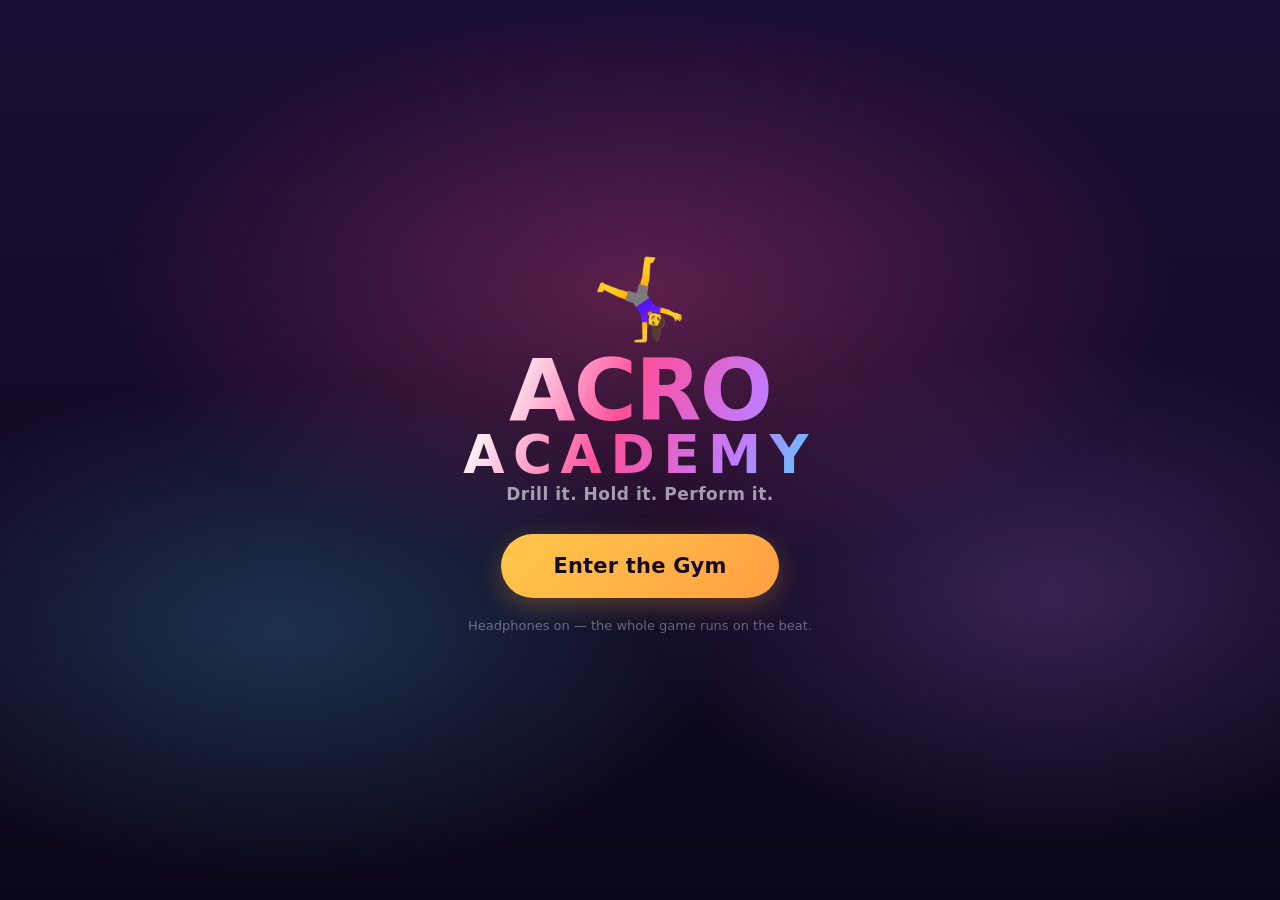
==== index.html @ 312309e2 "Add Acro Academy: a rhythm-based acrobatics training game A browser game for a young gymnast startin" ====
<!DOCTYPE html>
<html lang="en">
<head>
<meta charset="utf-8">
<meta name="viewport" content="width=device-width, initial-scale=1, viewport-fit=cover, user-scalable=no">
<meta name="theme-color" content="#0b0718">
<meta name="description" content="Acro Academy — a rhythm-based acrobatics training game with a virtual coach, real tutorial videos and an accolade system.">
<title>Acro Academy</title>
<link rel="preconnect" href="https://i.ytimg.com">
<link rel="stylesheet" href="css/style.css">
<link rel="icon" href="data:image/svg+xml,<svg xmlns='http://www.w3.org/2000/svg' viewBox='0 0 100 100'><text y='.9em' font-size='90'>🤸</text></svg>">
</head>
<body>

<!-- ===================================================== BOOT / TITLE === -->
<section class="screen active" id="scr-boot">
  <div class="boot-glow"></div>
  <div class="boot-inner">
    <div class="boot-mark">🤸‍♀️</div>
    <h1 class="title">ACRO<span>ACADEMY</span></h1>
    <p class="subtitle">Drill it. Hold it. Perform it.</p>
    <button class="btn btn-huge" id="btn-boot">Enter the Gym</button>
    <p class="boot-note">Headphones on — the whole game runs on the beat.</p>
  </div>
</section>

<!-- ================================================================ HUB === -->
<section class="screen" id="scr-hub">
  <header class="topbar">
    <div class="rank-chip">
      <span class="rank-icon" id="rank-icon">🌱</span>
      <div>
        <div class="rank-name" id="rank-name">Rookie</div>
        <div class="rank-bar"><i id="rank-fill"></i></div>
      </div>
    </div>
    <div class="topbar-stats">
      <div class="stat"><b id="hub-stars">0</b><span>★ stars</span></div>
      <div class="stat"><b id="hub-badges">0</b><span>badges</span></div>
      <div class="stat"><b id="hub-streak">0</b><span>day streak</span></div>
    </div>
    <div class="topbar-actions">
      <button class="icon-btn" id="btn-videos" title="Video library">📺</button>
      <button class="icon-btn" id="btn-badges" title="Trophy case">🏅</button>
      <button class="icon-btn" id="btn-settings" title="Settings">⚙️</button>
    </div>
  </header>

  <div class="hub-body">
    <div class="nugget" id="nugget">
      <div class="nugget-avatar">N</div>
      <div>
        <div class="nugget-label">Coach Nova&rsquo;s golden nugget</div>
        <div class="nugget-text" id="nugget-text">Point your toes. It is free, and it changes everything.</div>
      </div>
      <button class="icon-btn small" id="btn-nugget" title="Another one">🔄</button>
    </div>

    <h2 class="section-h">Training Zones</h2>
    <div class="zone-grid" id="zone-grid"></div>

    <h2 class="section-h">Skill Drills <small>practice one skill, slowly</small></h2>
    <div class="skill-strip" id="skill-strip"></div>
  </div>
</section>

<!-- ============================================================= BRIEF === -->
<section class="screen" id="scr-brief">
  <div class="brief-wrap">
    <button class="back-btn" data-back="scr-hub">← Back</button>
    <div class="brief-card">
      <div class="brief-icon" id="brief-icon">🔥</div>
      <h2 id="brief-name">Warm-Up Zone</h2>
      <p class="brief-tag" id="brief-tag"></p>
      <div class="coach-line">
        <div class="nugget-avatar">N</div>
        <p id="brief-coach"></p>
      </div>
      <h3 class="mini-h">Skills in this drill</h3>
      <div class="skill-chips" id="brief-skills"></div>
      <div class="brief-actions">
        <button class="btn btn-ghost" id="brief-watch">📺 Watch how it&rsquo;s done</button>
        <button class="btn btn-big" id="brief-start">Start Drill</button>
      </div>
      <p class="hint">Keys <b>A S D F</b> or the arrow keys — or just tap the four pads on a tablet. Hold the long notes.</p>
    </div>
  </div>
</section>

<!-- ============================================================== PLAY === -->
<section class="screen" id="scr-play">
  <canvas id="game-canvas"></canvas>
  <button class="pause-btn" id="btn-pause" title="Pause">❚❚</button>
  <div class="pads" id="pads">
    <button class="pad" data-lane="0"><b>A</b></button>
    <button class="pad" data-lane="1"><b>S</b></button>
    <button class="pad" data-lane="2"><b>D</b></button>
    <button class="pad" data-lane="3"><b>F</b></button>
  </div>
</section>

<!-- =========================================================== RESULTS === -->
<section class="screen" id="scr-results">
  <div class="results-wrap">
    <h2 id="res-title">Drill Complete</h2>
    <div class="stars" id="res-stars"><i>★</i><i>★</i><i>★</i></div>
    <div class="res-score" id="res-score">0</div>
    <div class="res-grid" id="res-grid"></div>
    <div class="res-coach">
      <div class="nugget-avatar">N</div>
      <p id="res-coach"></p>
    </div>
    <div class="new-badges" id="res-badges"></div>
    <div class="res-actions">
      <button class="btn btn-ghost" id="res-again">Try Again</button>
      <button class="btn btn-big" id="res-hub">Back to Gym</button>
    </div>
  </div>
</section>

<!-- ============================================================ BADGES === -->
<section class="screen" id="scr-badges">
  <div class="panel-wrap">
    <button class="back-btn" data-back="scr-hub">← Back</button>
    <h2 class="panel-h">Trophy Case <small id="badge-count"></small></h2>
    <div class="badge-grid" id="badge-grid"></div>
  </div>
</section>

<!-- ============================================================ VIDEOS === -->
<section class="screen" id="scr-videos">
  <div class="panel-wrap">
    <button class="back-btn" data-back="scr-hub">← Back</button>
    <h2 class="panel-h">Video Library <small>watch it, then go do it</small></h2>
    <div class="vid-nav" id="vid-nav"></div>
    <div id="vid-groups"></div>
  </div>
</section>

<!-- ============================================================= SKILL === -->
<section class="screen" id="scr-skill">
  <div class="panel-wrap">
    <button class="back-btn" data-back="scr-hub">← Back</button>
    <div class="skill-detail">
      <div class="skill-preview">
        <canvas id="preview-canvas"></canvas>
        <div class="preview-label" id="preview-label"></div>
      </div>
      <div class="skill-info">
        <h2 id="skill-name"></h2>
        <div class="skill-meta" id="skill-meta"></div>
        <p class="skill-desc" id="skill-desc"></p>
        <div class="coach-line">
          <div class="nugget-avatar">N</div>
          <p id="skill-cue"></p>
        </div>
        <p class="skill-teach" id="skill-teach"></p>
        <div class="skill-reps" id="skill-reps"></div>
        <button class="btn btn-ghost" id="skill-watch">📺 Watch the tutorials</button>
      </div>
    </div>
  </div>
</section>

<!-- ========================================================== SETTINGS === -->
<section class="screen" id="scr-settings">
  <div class="panel-wrap narrow">
    <button class="back-btn" data-back="scr-hub">← Back</button>
    <h2 class="panel-h">Settings</h2>
    <label class="row"><span>Music</span><input type="checkbox" id="set-music" checked></label>
    <label class="row"><span>Sound effects</span><input type="checkbox" id="set-sfx" checked></label>
    <label class="row"><span>Coach speaks out loud</span><input type="checkbox" id="set-voice" checked></label>
    <label class="row"><span>Reduce motion &amp; flashing</span><input type="checkbox" id="set-motion"></label>
    <label class="row"><span>Gymnast name</span><input type="text" id="set-name" maxlength="14" placeholder="Your name"></label>
    <div class="danger">
      <p>Resets stars, badges and streaks on this device.</p>
      <button class="btn btn-danger" id="set-reset">Reset all progress</button>
    </div>
    <p class="credits">
      All music in this game is generated live in your browser — original beats, no copyrighted tracks.
      Tutorial videos are hosted on YouTube by their own creators.
    </p>
  </div>
</section>

<div class="toast" id="toast"></div>

<script src="js/skills.js"></script>
<script src="js/coach.js"></script>
<script src="js/videos.js"></script>
<script src="js/accolades.js"></script>
<script src="js/audio.js"></script>
<script src="js/fx.js"></script>
<script src="js/stage.js"></script>
<script src="js/character.js"></script>
<script src="js/levels.js"></script>
<script src="js/game.js"></script>
<script src="js/ui.js"></script>
</body>
</html>
---- css/style.css ----
/* =========================================================================
   Acro Academy — styles.

   Built for a 9-year-old on a tablet first: nothing interactive is smaller
   than 44px, contrast stays high over the dark stage, and the whole thing
   works in portrait and landscape.
   ========================================================================= */

:root{
  --ink:#f4f1ff;
  --muted:rgba(244,241,255,.62);
  --dim:rgba(244,241,255,.38);
  --bg:#0b0718;
  --bg2:#150c2e;
  --card:rgba(255,255,255,.055);
  --card-hi:rgba(255,255,255,.10);
  --line:rgba(255,255,255,.13);
  --pink:#ff4f9a;
  --violet:#c17bff;
  --cyan:#4fd1ff;
  --gold:#ffc84a;
  --mint:#7dffb8;
  --radius:18px;
  --font:system-ui,-apple-system,"Segoe UI",Roboto,"Helvetica Neue",Arial,sans-serif;
}

*{box-sizing:border-box;-webkit-tap-highlight-color:transparent}
html,body{height:100%}
body{
  margin:0;background:var(--bg);color:var(--ink);font-family:var(--font);
  overflow:hidden;overscroll-behavior:none;
  -webkit-font-smoothing:antialiased;
}

/* ---- screen switching -------------------------------------------------- */
.screen{
  position:fixed;inset:0;display:none;
  overflow-y:auto;overflow-x:hidden;
  -webkit-overflow-scrolling:touch;
  padding-top:env(safe-area-inset-top);
  padding-bottom:env(safe-area-inset-bottom);
}
.screen.active{display:block}
.screen.flex.active{display:flex}

/* ---- shared bits ------------------------------------------------------- */
.btn{
  appearance:none;border:0;cursor:pointer;font-family:inherit;font-weight:800;
  color:#150a24;background:linear-gradient(135deg,var(--gold),#ff9f43);
  border-radius:999px;padding:14px 30px;font-size:16px;letter-spacing:.2px;
  min-height:48px;transition:transform .12s ease,filter .12s ease;
  box-shadow:0 8px 26px rgba(255,168,60,.28);
}
.btn:hover{filter:brightness(1.07)}
.btn:active{transform:scale(.96)}
.btn-big{font-size:18px;padding:16px 40px}
.btn-huge{font-size:21px;padding:20px 52px;border-radius:999px}
.btn-ghost{
  background:var(--card-hi);color:var(--ink);
  box-shadow:none;border:1px solid var(--line);
}
.btn-danger{background:linear-gradient(135deg,#ff5f6d,#c02b4a);color:#fff;box-shadow:none}

.icon-btn{
  appearance:none;border:1px solid var(--line);background:var(--card);
  color:var(--ink);width:46px;height:46px;border-radius:14px;font-size:20px;
  cursor:pointer;display:grid;place-items:center;transition:background .15s;
}
.icon-btn:hover{background:var(--card-hi)}
.icon-btn.small{width:38px;height:38px;font-size:16px;flex:0 0 auto}

.back-btn{
  appearance:none;background:var(--card);border:1px solid var(--line);
  color:var(--ink);border-radius:999px;padding:10px 20px;font-weight:700;
  font-family:inherit;font-size:14px;cursor:pointer;margin-bottom:18px;min-height:44px;
}
.back-btn:hover{background:var(--card-hi)}

.section-h{
  font-size:14px;letter-spacing:.16em;text-transform:uppercase;
  color:var(--dim);margin:30px 0 14px;font-weight:800;
}
.section-h small{
  text-transform:none;letter-spacing:0;font-weight:600;
  color:var(--dim);margin-left:10px;font-size:12px;
}
.mini-h{font-size:12px;letter-spacing:.14em;text-transform:uppercase;color:var(--dim);margin:20px 0 10px}

/* ---- boot -------------------------------------------------------------- */
#scr-boot{display:none;place-items:center;text-align:center}
#scr-boot.active{display:grid}
.boot-glow{
  position:absolute;inset:0;pointer-events:none;
  background:
    radial-gradient(60% 45% at 50% 32%,rgba(255,79,154,.30),transparent 70%),
    radial-gradient(50% 40% at 22% 70%,rgba(79,209,255,.20),transparent 70%),
    radial-gradient(45% 40% at 82% 66%,rgba(193,123,255,.22),transparent 70%),
    linear-gradient(180deg,#1a0d33,#0b0718);
}
.boot-inner{position:relative;padding:28px}
.boot-mark{font-size:78px;animation:float 3.4s ease-in-out infinite}
@keyframes float{0%,100%{transform:translateY(0) rotate(-4deg)}50%{transform:translateY(-16px) rotate(4deg)}}
.title{
  font-size:clamp(44px,11vw,86px);line-height:.92;margin:6px 0 4px;font-weight:900;
  letter-spacing:-.02em;
  background:linear-gradient(115deg,#fff 10%,var(--pink) 45%,var(--violet) 78%,var(--cyan));
  -webkit-background-clip:text;background-clip:text;color:transparent;
}
.title span{display:block;font-size:.62em;letter-spacing:.16em;color:transparent}
.subtitle{color:var(--muted);font-size:17px;margin:0 0 30px;font-weight:600;letter-spacing:.03em}
.boot-note{color:var(--dim);font-size:13px;margin-top:20px}

/* ---- hub --------------------------------------------------------------- */
.topbar{
  display:flex;align-items:center;gap:14px;flex-wrap:wrap;
  padding:18px clamp(16px,4vw,40px);border-bottom:1px solid var(--line);
  background:linear-gradient(180deg,rgba(21,12,46,.95),rgba(11,7,24,.6));
  position:sticky;top:0;z-index:5;backdrop-filter:blur(10px);
}
.rank-chip{display:flex;align-items:center;gap:12px;min-width:190px}
.rank-icon{font-size:30px}
.rank-name{font-weight:900;font-size:16px}
.rank-bar{height:6px;width:150px;background:rgba(255,255,255,.12);border-radius:99px;margin-top:5px;overflow:hidden}
.rank-bar i{display:block;height:100%;width:0;background:linear-gradient(90deg,var(--pink),var(--gold));border-radius:99px;transition:width .5s ease}
.topbar-stats{display:flex;gap:22px;margin-left:auto}
.stat{text-align:center;line-height:1.15}
.stat b{display:block;font-size:22px;font-weight:900}
.stat span{font-size:10px;letter-spacing:.1em;text-transform:uppercase;color:var(--dim)}
.topbar-actions{display:flex;gap:8px}

.hub-body{padding:8px clamp(16px,4vw,40px) 60px;max-width:1180px;margin:0 auto}

.nugget{
  display:flex;align-items:center;gap:14px;margin-top:22px;
  background:linear-gradient(120deg,rgba(255,79,154,.16),rgba(193,123,255,.10));
  border:1px solid rgba(255,79,154,.28);border-radius:var(--radius);padding:16px 18px;
}
.nugget-avatar{
  flex:0 0 auto;width:42px;height:42px;border-radius:50%;
  background:linear-gradient(135deg,var(--pink),#ff8b3d);
  display:grid;place-items:center;font-weight:900;font-size:19px;color:#fff;
}
.nugget-label{font-size:10px;letter-spacing:.14em;text-transform:uppercase;color:var(--dim);font-weight:800}
.nugget-text{font-size:15px;font-weight:600;margin-top:3px;line-height:1.4}

.zone-grid{display:grid;grid-template-columns:repeat(auto-fill,minmax(250px,1fr));gap:14px}
.zone{
  position:relative;text-align:left;cursor:pointer;font-family:inherit;color:var(--ink);
  background:var(--card);border:1px solid var(--line);border-radius:var(--radius);
  padding:18px;transition:transform .14s ease,background .14s ease,border-color .14s;
  overflow:hidden;min-height:132px;
}
.zone:hover{transform:translateY(-3px);background:var(--card-hi);border-color:rgba(255,255,255,.24)}
.zone:disabled{cursor:not-allowed;opacity:.5;transform:none}
.zone-glow{position:absolute;inset:auto -30% -60% auto;width:180px;height:180px;border-radius:50%;filter:blur(38px);opacity:.5}
.zone-icon{font-size:30px}
.zone-name{font-weight:900;font-size:18px;margin-top:6px}
.zone-tag{font-size:12.5px;color:var(--muted);margin-top:4px;line-height:1.4;position:relative}
.zone-foot{display:flex;align-items:center;justify-content:space-between;margin-top:12px;position:relative}
.zone-stars{letter-spacing:2px;font-size:15px;color:var(--gold)}
.zone-stars i{opacity:.22;font-style:normal}
.zone-stars i.on{opacity:1}
.zone-lock{font-size:11px;color:var(--dim);font-weight:700}

.skill-strip{display:grid;grid-template-columns:repeat(auto-fill,minmax(126px,1fr));gap:10px}
.skill-card{
  cursor:pointer;font-family:inherit;color:var(--ink);text-align:left;
  background:var(--card);border:1px solid var(--line);border-radius:14px;padding:12px;
  transition:transform .12s,background .12s;
}
.skill-card:hover{transform:translateY(-2px);background:var(--card-hi)}
.skill-card b{display:block;font-size:13.5px;font-weight:800;margin-top:6px}
.skill-card span{font-size:10.5px;color:var(--dim);letter-spacing:.06em;text-transform:uppercase;font-weight:700}
.skill-dot{width:11px;height:11px;border-radius:50%;display:inline-block}

/* ---- brief ------------------------------------------------------------- */
.brief-wrap,.panel-wrap,.results-wrap{
  max-width:820px;margin:0 auto;padding:24px clamp(16px,4vw,32px) 60px;
}
.panel-wrap{max-width:1060px}
.panel-wrap.narrow{max-width:560px}
.brief-card{
  background:var(--card);border:1px solid var(--line);border-radius:26px;
  padding:clamp(22px,4vw,38px);text-align:center;
}
.brief-icon{font-size:52px}
.brief-card h2{font-size:clamp(26px,5vw,36px);margin:8px 0 6px;font-weight:900}
.brief-tag{color:var(--violet);font-weight:700;margin:0 0 20px;font-size:15px}
.coach-line{
  display:flex;gap:13px;align-items:flex-start;text-align:left;
  background:rgba(255,79,154,.10);border:1px solid rgba(255,79,154,.24);
  border-radius:16px;padding:14px 16px;margin:0 0 6px;
}
.coach-line p{margin:0;font-size:14.5px;line-height:1.55;font-weight:600;padding-top:8px}
.skill-chips{display:flex;flex-wrap:wrap;gap:8px;justify-content:center}
.chip{
  display:inline-flex;align-items:center;gap:7px;padding:9px 15px;border-radius:999px;
  background:var(--card-hi);border:1px solid var(--line);font-size:13px;font-weight:700;
  cursor:pointer;font-family:inherit;color:var(--ink);min-height:40px;
}
.chip:hover{background:rgba(255,255,255,.16)}
.brief-actions{display:flex;gap:12px;justify-content:center;flex-wrap:wrap;margin-top:26px}
.hint{color:var(--dim);font-size:12.5px;margin-top:18px;line-height:1.6}
.hint b{color:var(--muted)}

/* ---- play -------------------------------------------------------------- */
#scr-play{background:#07040f;overflow:hidden}
#game-canvas{display:block;width:100%;height:100%;touch-action:none}
.pause-btn{
  position:absolute;top:calc(14px + env(safe-area-inset-top));right:14px;z-index:4;
  width:46px;height:46px;border-radius:14px;border:1px solid var(--line);
  background:rgba(10,6,22,.6);color:var(--ink);font-size:15px;cursor:pointer;
  backdrop-filter:blur(6px);
}
.pads{
  position:absolute;left:0;right:0;bottom:0;height:26%;
  display:grid;grid-template-rows:repeat(4,1fr);
  pointer-events:none;z-index:3;
}
.pad{
  pointer-events:auto;background:transparent;border:0;border-bottom:1px solid rgba(255,255,255,.05);
  color:rgba(255,255,255,.0);font-size:0;cursor:pointer;
  -webkit-user-select:none;user-select:none;touch-action:none;
}
.pad:active{background:rgba(255,255,255,.10)}
.pad b{display:none}
/* On touch devices the pads get a visible edge so they read as buttons. */
@media (hover:none){
  .pad{border-left:3px solid rgba(255,255,255,.10)}
}

/* ---- results ----------------------------------------------------------- */
#scr-results .results-wrap{text-align:center;padding-top:40px}
#res-title{font-size:clamp(26px,5vw,36px);font-weight:900;margin:0 0 14px}
.stars{display:flex;gap:14px;justify-content:center;margin:10px 0 6px}
.stars i{
  font-style:normal;font-size:clamp(42px,9vw,62px);color:rgba(255,255,255,.14);
  transform:scale(.6);transition:transform .35s cubic-bezier(.2,1.6,.4,1),color .35s;
}
.stars i.on{color:var(--gold);transform:scale(1);text-shadow:0 0 26px rgba(255,200,74,.6)}
.res-score{font-size:clamp(40px,9vw,62px);font-weight:900;letter-spacing:-.02em;margin:4px 0 22px}
.res-grid{display:grid;grid-template-columns:repeat(auto-fit,minmax(104px,1fr));gap:10px;margin-bottom:22px}
.res-cell{background:var(--card);border:1px solid var(--line);border-radius:14px;padding:13px 8px}
.res-cell b{display:block;font-size:22px;font-weight:900}
.res-cell span{font-size:10px;letter-spacing:.1em;text-transform:uppercase;color:var(--dim);font-weight:700}
.res-coach{
  display:flex;gap:13px;align-items:flex-start;text-align:left;
  background:rgba(255,79,154,.10);border:1px solid rgba(255,79,154,.24);
  border-radius:16px;padding:14px 16px;margin-bottom:18px;
}
.res-coach p{margin:0;font-size:14.5px;line-height:1.55;font-weight:600;padding-top:8px}
.new-badges{display:flex;flex-wrap:wrap;gap:10px;justify-content:center;margin-bottom:22px}
.res-actions{display:flex;gap:12px;justify-content:center;flex-wrap:wrap}

/* ---- badges ------------------------------------------------------------ */
.panel-h{font-size:clamp(24px,5vw,32px);font-weight:900;margin:0 0 20px}
.panel-h small{font-size:13px;font-weight:600;color:var(--dim);margin-left:10px}
.badge-grid{display:grid;grid-template-columns:repeat(auto-fill,minmax(168px,1fr));gap:12px}
.badge{
  background:var(--card);border:1px solid var(--line);border-radius:16px;padding:15px;
  text-align:center;position:relative;overflow:hidden;
}
.badge.locked{opacity:.62}
.badge.earned{border-color:rgba(255,200,74,.42);background:rgba(255,200,74,.07)}
.badge-ico{font-size:32px;filter:grayscale(1) opacity(.5)}
.badge.earned .badge-ico{filter:none}
.badge b{display:block;font-size:13.5px;font-weight:800;margin:7px 0 3px}
.badge p{margin:0;font-size:11.5px;color:var(--muted);line-height:1.42;min-height:32px}
.badge-tier{
  position:absolute;top:9px;right:9px;font-size:8.5px;letter-spacing:.1em;
  text-transform:uppercase;font-weight:900;padding:3px 7px;border-radius:99px;
  background:rgba(0,0,0,.3);
}
.badge-prog{height:5px;background:rgba(255,255,255,.12);border-radius:99px;margin-top:9px;overflow:hidden}
.badge-prog i{display:block;height:100%;background:linear-gradient(90deg,var(--pink),var(--gold));border-radius:99px}
.badge-num{font-size:10.5px;color:var(--dim);margin-top:5px;font-weight:700}
.badge-pop{
  display:inline-flex;align-items:center;gap:8px;padding:10px 16px;border-radius:999px;
  background:rgba(255,200,74,.16);border:1px solid rgba(255,200,74,.45);font-weight:800;font-size:13.5px;
  animation:pop .45s cubic-bezier(.2,1.6,.4,1);
}
@keyframes pop{from{transform:scale(.5);opacity:0}to{transform:scale(1);opacity:1}}

/* ---- videos ------------------------------------------------------------ */
.vid-nav{display:flex;gap:8px;flex-wrap:wrap;margin-bottom:22px}
.vid-nav button{
  font-family:inherit;font-size:13px;font-weight:700;cursor:pointer;color:var(--ink);
  background:var(--card);border:1px solid var(--line);border-radius:999px;padding:9px 15px;min-height:40px;
}
.vid-nav button.on{background:var(--pink);border-color:var(--pink);color:#fff}
.vid-group{margin-bottom:34px;scroll-margin-top:16px}
.vid-group h3{font-size:19px;font-weight:900;margin:0 0 3px}
.vid-group p.blurb{color:var(--muted);font-size:13.5px;margin:0 0 14px}
.vid-grid{display:grid;grid-template-columns:repeat(auto-fill,minmax(248px,1fr));gap:14px}
.vid{
  background:var(--card);border:1px solid var(--line);border-radius:16px;overflow:hidden;
  display:flex;flex-direction:column;
}
.vid-thumb{
  position:relative;aspect-ratio:16/9;background:#1a1030;cursor:pointer;border:0;padding:0;
  width:100%;display:block;overflow:hidden;
}
.vid-thumb img{width:100%;height:100%;object-fit:cover;display:block}
.vid-thumb iframe{width:100%;height:100%;border:0;display:block}
.vid-play{
  position:absolute;inset:0;display:grid;place-items:center;
  background:linear-gradient(180deg,rgba(0,0,0,.05),rgba(0,0,0,.45));
  color:#fff;font-size:44px;text-shadow:0 4px 18px rgba(0,0,0,.6);
  transition:transform .18s;
}
.vid-thumb:hover .vid-play{transform:scale(1.12)}
.vid-body{padding:12px 14px 14px}
.vid-body b{display:block;font-size:13.5px;font-weight:800;line-height:1.35}
.vid-body p{margin:5px 0 9px;font-size:12px;color:var(--muted);line-height:1.4}
.vid-body a{color:var(--cyan);font-size:11.5px;font-weight:700;text-decoration:none}
.vid-body a:hover{text-decoration:underline}
.vid.dead .vid-thumb{cursor:default}
.vid-missing{
  position:absolute;inset:0;display:grid;place-items:center;text-align:center;padding:16px;
  font-size:12.5px;color:var(--muted);line-height:1.5;
}

/* ---- skill detail ------------------------------------------------------ */
.skill-detail{display:grid;grid-template-columns:minmax(0,1fr) minmax(0,1.15fr);gap:24px;align-items:start}
@media (max-width:760px){.skill-detail{grid-template-columns:1fr}}
.skill-preview{
  position:relative;background:linear-gradient(180deg,#1d1038,#0d0720);
  border:1px solid var(--line);border-radius:22px;overflow:hidden;aspect-ratio:4/5;
}
#preview-canvas{width:100%;height:100%;display:block}
.preview-label{
  position:absolute;left:0;right:0;bottom:0;padding:12px 16px;font-size:12px;
  color:var(--muted);background:linear-gradient(0deg,rgba(8,4,18,.9),transparent);
}
.skill-info h2{font-size:clamp(24px,5vw,34px);font-weight:900;margin:0 0 8px}
.skill-meta{display:flex;gap:8px;flex-wrap:wrap;margin-bottom:14px}
.tag{font-size:11px;font-weight:800;letter-spacing:.08em;text-transform:uppercase;
     padding:6px 11px;border-radius:99px;background:var(--card-hi);border:1px solid var(--line)}
.skill-desc{font-size:15px;line-height:1.6;color:var(--muted);margin:0 0 14px}
.skill-teach{font-size:14px;line-height:1.6;color:var(--muted);font-style:italic;margin:14px 0}
.skill-reps{font-size:13px;color:var(--dim);font-weight:700;margin-bottom:16px}

/* ---- settings ---------------------------------------------------------- */
.row{
  display:flex;align-items:center;justify-content:space-between;gap:16px;
  padding:16px 18px;background:var(--card);border:1px solid var(--line);
  border-radius:14px;margin-bottom:10px;font-weight:700;font-size:15px;cursor:pointer;
}
.row input[type=checkbox]{width:26px;height:26px;accent-color:var(--pink);cursor:pointer}
.row input[type=text]{
  background:rgba(0,0,0,.28);border:1px solid var(--line);color:var(--ink);
  border-radius:10px;padding:10px 12px;font-family:inherit;font-size:15px;width:150px;
}
.danger{margin-top:26px;padding:18px;border:1px solid rgba(255,95,109,.34);
        background:rgba(255,95,109,.07);border-radius:16px}
.danger p{margin:0 0 12px;font-size:13px;color:var(--muted)}
.credits{margin-top:26px;font-size:12px;color:var(--dim);line-height:1.65}

/* ---- toast ------------------------------------------------------------- */
.toast{
  position:fixed;left:50%;bottom:30px;transform:translate(-50%,26px);
  background:rgba(18,10,36,.96);border:1px solid var(--line);color:var(--ink);
  padding:13px 22px;border-radius:999px;font-weight:700;font-size:14px;
  opacity:0;pointer-events:none;transition:opacity .25s,transform .25s;z-index:50;
  max-width:90vw;text-align:center;
}
.toast.show{opacity:1;transform:translate(-50%,0)}

/* ---- responsive -------------------------------------------------------- */
@media (max-width:640px){
  .topbar{gap:10px;padding:14px 16px}
  .rank-chip{min-width:0}
  .rank-bar{width:104px}
  .topbar-stats{gap:14px;order:3;width:100%;justify-content:space-around;margin-left:0}
  .stat b{font-size:19px}
  .topbar-actions{margin-left:auto}
  .zone-grid{grid-template-columns:1fr}
}
@media (prefers-reduced-motion:reduce){
  *{animation-duration:.01ms !important;transition-duration:.01ms !important}
}
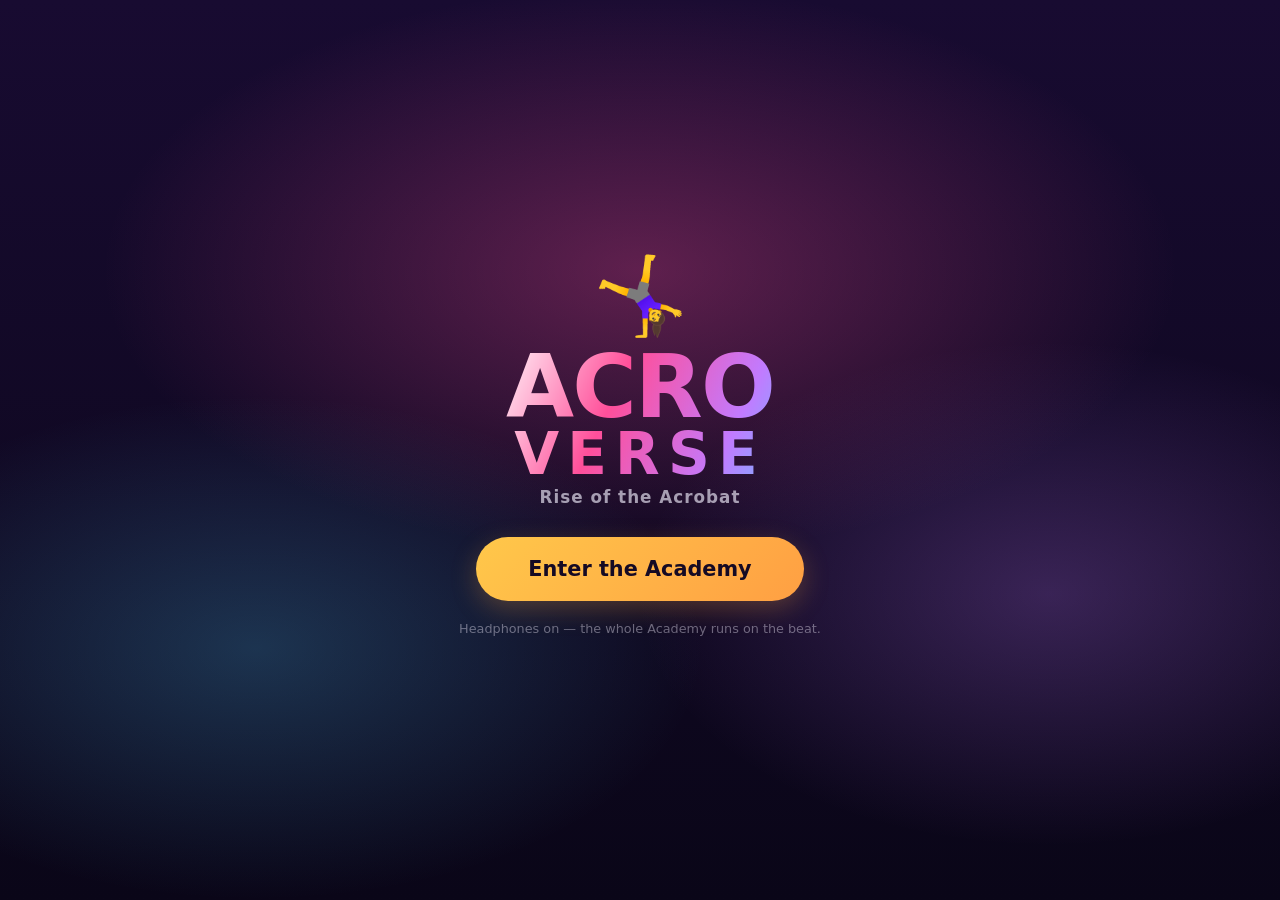
==== commit 4b46245e: "Rebuild as ACROVERSE: Rise of the Acrobat Expands the acrobatics game into the full adventure: story" ====
--- a/index.html
+++ b/index.html
@@ -3,198 +3,331 @@
 <head>
 <meta charset="utf-8">
 <meta name="viewport" content="width=device-width, initial-scale=1, viewport-fit=cover, user-scalable=no">
-<meta name="theme-color" content="#0b0718">
-<meta name="description" content="Acro Academy — a rhythm-based acrobatics training game with a virtual coach, real tutorial videos and an accolade system.">
-<title>Acro Academy</title>
+<meta name="theme-color" content="#0a0618">
+<meta name="description" content="ACROVERSE: Rise of the Acrobat — an acrobatics training adventure with a virtual coach, real tutorial videos, mini-games and a performance arena.">
+<title>ACROVERSE: Rise of the Acrobat</title>
 <link rel="preconnect" href="https://i.ytimg.com">
 <link rel="stylesheet" href="css/style.css">
 <link rel="icon" href="data:image/svg+xml,<svg xmlns='http://www.w3.org/2000/svg' viewBox='0 0 100 100'><text y='.9em' font-size='90'>🤸</text></svg>">
 </head>
 <body>
 
-<!-- ===================================================== BOOT / TITLE === -->
+<!-- ==================================================== BOOT ============ -->
 <section class="screen active" id="scr-boot">
   <div class="boot-glow"></div>
   <div class="boot-inner">
     <div class="boot-mark">🤸‍♀️</div>
-    <h1 class="title">ACRO<span>ACADEMY</span></h1>
-    <p class="subtitle">Drill it. Hold it. Perform it.</p>
-    <button class="btn btn-huge" id="btn-boot">Enter the Gym</button>
-    <p class="boot-note">Headphones on — the whole game runs on the beat.</p>
-  </div>
-</section>
-
-<!-- ================================================================ HUB === -->
+    <h1 class="title">ACRO<span>VERSE</span></h1>
+    <p class="subtitle">Rise of the Acrobat</p>
+    <button class="btn btn-huge" id="btn-boot">Enter the Academy</button>
+    <p class="boot-note">Headphones on — the whole Academy runs on the beat.</p>
+  </div>
+</section>
+
+<!-- ==================================================== CREATE ========== -->
+<section class="screen" id="scr-create">
+  <div class="panel-wrap narrow">
+    <h2 class="panel-h">Create Your Acrobat</h2>
+    <div class="create-grid">
+      <div class="create-preview">
+        <canvas id="avatar-canvas"></canvas>
+      </div>
+      <div class="create-opts">
+        <label class="field"><span>What should Coach Zuri call you?</span>
+          <input type="text" id="create-name" maxlength="14" placeholder="Your name"></label>
+        <div class="opt-row"><span>Skin</span><div class="swatches" id="sw-skin"></div></div>
+        <div class="opt-row"><span>Hair</span><div class="swatches" id="sw-hair"></div></div>
+        <div class="opt-row"><span>Leotard</span><div class="swatches" id="sw-leo"></div></div>
+        <button class="btn btn-big" id="create-go">Start Training</button>
+      </div>
+    </div>
+  </div>
+</section>
+
+<!-- ==================================================== HUB ============= -->
 <section class="screen" id="scr-hub">
   <header class="topbar">
-    <div class="rank-chip">
+    <button class="rank-chip" id="btn-profile">
       <span class="rank-icon" id="rank-icon">🌱</span>
-      <div>
-        <div class="rank-name" id="rank-name">Rookie</div>
-        <div class="rank-bar"><i id="rank-fill"></i></div>
-      </div>
-    </div>
+      <span class="rank-txt">
+        <span class="rank-name" id="rank-name">Rookie Acrobat</span>
+        <span class="rank-bar"><i id="rank-fill"></i></span>
+      </span>
+    </button>
     <div class="topbar-stats">
-      <div class="stat"><b id="hub-stars">0</b><span>★ stars</span></div>
-      <div class="stat"><b id="hub-badges">0</b><span>badges</span></div>
+      <div class="stat"><b id="hub-sparks">0</b><span>✨ sparks</span></div>
+      <div class="stat"><b id="hub-badges">0</b><span>accolades</span></div>
       <div class="stat"><b id="hub-streak">0</b><span>day streak</span></div>
     </div>
     <div class="topbar-actions">
-      <button class="icon-btn" id="btn-videos" title="Video library">📺</button>
-      <button class="icon-btn" id="btn-badges" title="Trophy case">🏅</button>
+      <button class="icon-btn" id="btn-trophy" title="Trophy room">🏆</button>
+      <button class="icon-btn" id="btn-videos" title="Learn from real acrobats">📺</button>
+      <button class="icon-btn" id="btn-science" title="Science Corner">🔬</button>
+      <button class="icon-btn" id="btn-wardrobe" title="Wardrobe">👗</button>
+      <button class="icon-btn" id="btn-parent" title="Grown-ups">👪</button>
       <button class="icon-btn" id="btn-settings" title="Settings">⚙️</button>
     </div>
   </header>
 
   <div class="hub-body">
-    <div class="nugget" id="nugget">
-      <div class="nugget-avatar">N</div>
-      <div>
-        <div class="nugget-label">Coach Nova&rsquo;s golden nugget</div>
-        <div class="nugget-text" id="nugget-text">Point your toes. It is free, and it changes everything.</div>
+    <div class="nugget">
+      <div class="coach-av">Z</div>
+      <div class="nugget-body">
+        <div class="nugget-label" id="nugget-label">Coach Zuri · Golden Nugget</div>
+        <div class="nugget-text" id="nugget-text"></div>
       </div>
       <button class="icon-btn small" id="btn-nugget" title="Another one">🔄</button>
     </div>
 
-    <h2 class="section-h">Training Zones</h2>
-    <div class="zone-grid" id="zone-grid"></div>
-
-    <h2 class="section-h">Skill Drills <small>practice one skill, slowly</small></h2>
-    <div class="skill-strip" id="skill-strip"></div>
-  </div>
-</section>
-
-<!-- ============================================================= BRIEF === -->
+    <div class="quest-row">
+      <div class="quests" id="quests"></div>
+      <div class="weekly" id="weekly"></div>
+    </div>
+
+    <h2 class="section-h">Story · The Seven Districts</h2>
+    <div class="district-grid" id="district-grid"></div>
+
+    <h2 class="section-h">Free Training <small>practise anything, any time</small></h2>
+    <div class="room-grid" id="room-grid"></div>
+
+    <h2 class="section-h">Mini-Games</h2>
+    <div class="game-grid" id="game-grid"></div>
+  </div>
+</section>
+
+<!-- ==================================================== DISTRICT ======== -->
+<section class="screen" id="scr-district">
+  <div class="panel-wrap">
+    <button class="back-btn" data-back="scr-hub">← Academy</button>
+    <div class="district-head" id="district-head"></div>
+    <div class="mission-list" id="mission-list"></div>
+  </div>
+</section>
+
+<!-- ==================================================== ROOM =========== -->
+<section class="screen" id="scr-room">
+  <div class="panel-wrap">
+    <button class="back-btn" data-back="scr-hub">← Academy</button>
+    <div class="room-head" id="room-head"></div>
+    <div class="room-body" id="room-body"></div>
+  </div>
+</section>
+
+<!-- ==================================================== BRIEF ========== -->
 <section class="screen" id="scr-brief">
-  <div class="brief-wrap">
+  <div class="panel-wrap narrow">
     <button class="back-btn" data-back="scr-hub">← Back</button>
     <div class="brief-card">
-      <div class="brief-icon" id="brief-icon">🔥</div>
-      <h2 id="brief-name">Warm-Up Zone</h2>
+      <div class="brief-icon" id="brief-icon">🎯</div>
+      <h2 id="brief-name"></h2>
       <p class="brief-tag" id="brief-tag"></p>
+      <div class="safety-gate" id="safety-gate" hidden>
+        <div class="safety-head">🛡️ Coach-supervised skill</div>
+        <p id="safety-text"></p>
+        <label class="safety-check">
+          <input type="checkbox" id="safety-ok">
+          <span>I understand — I'll practise this at the gym with my coach.</span>
+        </label>
+      </div>
       <div class="coach-line">
-        <div class="nugget-avatar">N</div>
-        <p id="brief-coach"></p>
-      </div>
-      <h3 class="mini-h">Skills in this drill</h3>
+        <div class="coach-av">Z</div><p id="brief-coach"></p>
+      </div>
       <div class="skill-chips" id="brief-skills"></div>
       <div class="brief-actions">
-        <button class="btn btn-ghost" id="brief-watch">📺 Watch how it&rsquo;s done</button>
-        <button class="btn btn-big" id="brief-start">Start Drill</button>
-      </div>
-      <p class="hint">Keys <b>A S D F</b> or the arrow keys — or just tap the four pads on a tablet. Hold the long notes.</p>
-    </div>
-  </div>
-</section>
-
-<!-- ============================================================== PLAY === -->
+        <button class="btn btn-ghost" id="brief-watch">📺 Watch it first</button>
+        <button class="btn btn-big" id="brief-start">Start</button>
+      </div>
+      <p class="hint" id="brief-hint"></p>
+    </div>
+  </div>
+</section>
+
+<!-- ==================================================== PLAY =========== -->
 <section class="screen" id="scr-play">
   <canvas id="game-canvas"></canvas>
   <button class="pause-btn" id="btn-pause" title="Pause">❚❚</button>
-  <div class="pads" id="pads">
-    <button class="pad" data-lane="0"><b>A</b></button>
-    <button class="pad" data-lane="1"><b>S</b></button>
-    <button class="pad" data-lane="2"><b>D</b></button>
-    <button class="pad" data-lane="3"><b>F</b></button>
-  </div>
-</section>
-
-<!-- =========================================================== RESULTS === -->
+  <div class="pads" id="pads-lane">
+    <button class="pad" data-lane="0"></button>
+    <button class="pad" data-lane="1"></button>
+    <button class="pad" data-lane="2"></button>
+    <button class="pad" data-lane="3"></button>
+  </div>
+  <div class="pads-mini" id="pads-mini">
+    <button class="mini-pad" data-act="P1">1</button>
+    <button class="mini-pad" data-act="P2">2</button>
+    <button class="mini-pad wide" data-act="A">TAP</button>
+    <button class="mini-pad" data-act="P3">3</button>
+    <button class="mini-pad" data-act="P4">4</button>
+  </div>
+</section>
+
+<!-- ==================================================== RESULTS ======== -->
 <section class="screen" id="scr-results">
-  <div class="results-wrap">
-    <h2 id="res-title">Drill Complete</h2>
+  <div class="panel-wrap narrow results-wrap">
+    <h2 id="res-title">Session Complete</h2>
     <div class="stars" id="res-stars"><i>★</i><i>★</i><i>★</i></div>
     <div class="res-score" id="res-score">0</div>
+    <div class="res-rewards" id="res-rewards"></div>
+    <div class="judge-panel" id="judge-panel" hidden></div>
     <div class="res-grid" id="res-grid"></div>
-    <div class="res-coach">
-      <div class="nugget-avatar">N</div>
-      <p id="res-coach"></p>
-    </div>
+    <div class="res-well">
+      <h3>What you did well</h3><p id="res-well"></p>
+      <h3>Your next level-up</h3><p id="res-next"></p>
+    </div>
+    <div class="coach-line"><div class="coach-av">Z</div><p id="res-coach"></p></div>
     <div class="new-badges" id="res-badges"></div>
     <div class="res-actions">
       <button class="btn btn-ghost" id="res-again">Try Again</button>
-      <button class="btn btn-big" id="res-hub">Back to Gym</button>
-    </div>
-  </div>
-</section>
-
-<!-- ============================================================ BADGES === -->
-<section class="screen" id="scr-badges">
-  <div class="panel-wrap">
-    <button class="back-btn" data-back="scr-hub">← Back</button>
-    <h2 class="panel-h">Trophy Case <small id="badge-count"></small></h2>
+      <button class="btn btn-big" id="res-next-btn">Continue</button>
+    </div>
+  </div>
+</section>
+
+<!-- ==================================================== TROPHY ========= -->
+<section class="screen" id="scr-trophy">
+  <div class="panel-wrap">
+    <button class="back-btn" data-back="scr-hub">← Academy</button>
+    <h2 class="panel-h">Trophy Room <small id="trophy-count"></small></h2>
+    <div class="trophy-shelf" id="trophy-shelf"></div>
+    <div class="filter-row" id="badge-filters"></div>
     <div class="badge-grid" id="badge-grid"></div>
   </div>
 </section>
 
-<!-- ============================================================ VIDEOS === -->
+<!-- ==================================================== VIDEOS ========= -->
 <section class="screen" id="scr-videos">
   <div class="panel-wrap">
-    <button class="back-btn" data-back="scr-hub">← Back</button>
-    <h2 class="panel-h">Video Library <small>watch it, then go do it</small></h2>
+    <button class="back-btn" data-back="scr-hub">← Academy</button>
+    <h2 class="panel-h">Learn From Real Acrobats <small>watch it, try it, think about it</small></h2>
+    <p class="disclaimer">These videos are made by real coaches and hosted on YouTube.
+      Watching a video does <b>not</b> make an advanced skill safe to try alone.</p>
     <div class="vid-nav" id="vid-nav"></div>
     <div id="vid-groups"></div>
   </div>
 </section>
 
-<!-- ============================================================= SKILL === -->
-<section class="screen" id="scr-skill">
-  <div class="panel-wrap">
-    <button class="back-btn" data-back="scr-hub">← Back</button>
-    <div class="skill-detail">
-      <div class="skill-preview">
-        <canvas id="preview-canvas"></canvas>
-        <div class="preview-label" id="preview-label"></div>
-      </div>
-      <div class="skill-info">
-        <h2 id="skill-name"></h2>
-        <div class="skill-meta" id="skill-meta"></div>
-        <p class="skill-desc" id="skill-desc"></p>
-        <div class="coach-line">
-          <div class="nugget-avatar">N</div>
-          <p id="skill-cue"></p>
+<!-- ==================================================== SCIENCE ======== -->
+<section class="screen" id="scr-science">
+  <div class="panel-wrap">
+    <button class="back-btn" data-back="scr-hub">← Academy</button>
+    <h2 class="panel-h">Coach's Science Corner <small>why your body does what it does</small></h2>
+    <div class="science-grid" id="science-grid"></div>
+  </div>
+</section>
+
+<section class="screen" id="scr-lesson">
+  <div class="panel-wrap narrow">
+    <button class="back-btn" data-back="scr-science">← Science Corner</button>
+    <div class="lesson" id="lesson-body"></div>
+  </div>
+</section>
+
+<!-- ==================================================== CHOREOGRAPHY === -->
+<section class="screen" id="scr-choreo">
+  <div class="panel-wrap">
+    <button class="back-btn" data-back="scr-hub">← Academy</button>
+    <h2 class="panel-h">Choreography Studio <small>choosing on purpose</small></h2>
+    <div class="choreo-grid">
+      <div>
+        <h3 class="mini-h">Your routine</h3>
+        <div class="timeline" id="timeline"></div>
+        <label class="field"><span>Routine name</span>
+          <input type="text" id="routine-name" maxlength="24" placeholder="Give it a name"></label>
+        <div class="choreo-actions">
+          <button class="btn btn-ghost" id="choreo-clear">Clear</button>
+          <button class="btn btn-ghost" id="choreo-preview">▶ Preview</button>
+          <button class="btn btn-big" id="choreo-save">Save Routine</button>
         </div>
-        <p class="skill-teach" id="skill-teach"></p>
-        <div class="skill-reps" id="skill-reps"></div>
-        <button class="btn btn-ghost" id="skill-watch">📺 Watch the tutorials</button>
-      </div>
-    </div>
-  </div>
-</section>
-
-<!-- ========================================================== SETTINGS === -->
+        <div class="saved-routines" id="saved-routines"></div>
+      </div>
+      <div>
+        <h3 class="mini-h">Your moves</h3>
+        <div class="move-palette" id="move-palette"></div>
+        <div class="choreo-preview"><canvas id="choreo-canvas"></canvas></div>
+      </div>
+    </div>
+  </div>
+</section>
+
+<!-- ==================================================== WARDROBE ======= -->
+<section class="screen" id="scr-wardrobe">
+  <div class="panel-wrap">
+    <button class="back-btn" data-back="scr-hub">← Academy</button>
+    <h2 class="panel-h">Wardrobe <small><b id="ward-sparks">0</b> ✨ Star Sparks</small></h2>
+    <div class="ward-grid">
+      <div class="create-preview"><canvas id="ward-canvas"></canvas></div>
+      <div id="ward-cats"></div>
+    </div>
+  </div>
+</section>
+
+<!-- ==================================================== PARENT ========= -->
+<section class="screen" id="scr-parent">
+  <div class="panel-wrap">
+    <button class="back-btn" data-back="scr-hub">← Academy</button>
+    <h2 class="panel-h">For Grown-Ups</h2>
+    <p class="disclaimer"><b>This is a motivation and learning tool, not an assessment.</b>
+      Scores here describe what happened in the game — how well she timed taps, how often she
+      practised. They say nothing about her physical technique, and they do not replace
+      instruction from a qualified acrobatics or gymnastics coach.</p>
+    <div id="parent-body"></div>
+  </div>
+</section>
+
+<!-- ==================================================== SETTINGS ======= -->
 <section class="screen" id="scr-settings">
   <div class="panel-wrap narrow">
-    <button class="back-btn" data-back="scr-hub">← Back</button>
+    <button class="back-btn" data-back="scr-hub">← Academy</button>
     <h2 class="panel-h">Settings</h2>
-    <label class="row"><span>Music</span><input type="checkbox" id="set-music" checked></label>
-    <label class="row"><span>Sound effects</span><input type="checkbox" id="set-sfx" checked></label>
-    <label class="row"><span>Coach speaks out loud</span><input type="checkbox" id="set-voice" checked></label>
+    <h3 class="mini-h">Sound</h3>
+    <label class="row"><span>Music</span><input type="checkbox" id="set-music"></label>
+    <label class="row"><span>Sound effects</span><input type="checkbox" id="set-sfx"></label>
+    <label class="row"><span>Coach speaks out loud</span><input type="checkbox" id="set-voice"></label>
+    <label class="row"><span>Music volume</span>
+      <input type="range" id="set-musicvol" min="0" max="100"></label>
+
+    <h3 class="mini-h">Accessibility</h3>
     <label class="row"><span>Reduce motion &amp; flashing</span><input type="checkbox" id="set-motion"></label>
-    <label class="row"><span>Gymnast name</span><input type="text" id="set-name" maxlength="14" placeholder="Your name"></label>
+    <label class="row"><span>Larger text</span><input type="checkbox" id="set-bigtext"></label>
+    <label class="row"><span>Captions for the coach</span><input type="checkbox" id="set-captions"></label>
+    <label class="row"><span>Shapes as well as colours</span><input type="checkbox" id="set-cb"></label>
+    <label class="row"><span>Difficulty</span>
+      <select id="set-assist">
+        <option value="easy">Relaxed — bigger timing windows</option>
+        <option value="normal">Normal</option>
+        <option value="pro">Sharp — tight timing</option>
+      </select></label>
+
     <div class="danger">
-      <p>Resets stars, badges and streaks on this device.</p>
+      <p>Resets every star, accolade, routine and streak on this device.</p>
       <button class="btn btn-danger" id="set-reset">Reset all progress</button>
     </div>
     <p class="credits">
-      All music in this game is generated live in your browser — original beats, no copyrighted tracks.
-      Tutorial videos are hosted on YouTube by their own creators.
+      All music in Acroverse is generated live in your browser — original beats, no copyrighted
+      tracks. Tutorial videos are hosted on YouTube by their own creators and are linked, not
+      redistributed. Acroverse stores progress only on this device and sends nothing anywhere.
     </p>
   </div>
 </section>
 
 <div class="toast" id="toast"></div>
-
-<script src="js/skills.js"></script>
-<script src="js/coach.js"></script>
-<script src="js/videos.js"></script>
-<script src="js/accolades.js"></script>
-<script src="js/audio.js"></script>
-<script src="js/fx.js"></script>
-<script src="js/stage.js"></script>
-<script src="js/character.js"></script>
-<script src="js/levels.js"></script>
-<script src="js/game.js"></script>
-<script src="js/ui.js"></script>
+<div class="modal" id="modal" hidden><div class="modal-card" id="modal-card"></div></div>
+
+<script src="js/data/skills.js"></script>
+<script src="js/data/coach.js"></script>
+<script src="js/data/videos.js"></script>
+<script src="js/data/science.js"></script>
+<script src="js/data/shop.js"></script>
+<script src="js/data/rooms.js"></script>
+<script src="js/data/districts.js"></script>
+<script src="js/engine/audio.js"></script>
+<script src="js/engine/fx.js"></script>
+<script src="js/engine/stage.js"></script>
+<script src="js/engine/character.js"></script>
+<script src="js/systems/profile.js"></script>
+<script src="js/systems/missions.js"></script>
+<script src="js/games/rhythm.js"></script>
+<script src="js/games/minigames.js"></script>
+<script src="js/ui/app.js"></script>
 </body>
 </html>
--- a/css/style.css
+++ b/css/style.css
@@ -1,17 +1,20 @@
 /* =========================================================================
-   Acro Academy — styles.
-
-   Built for a 9-year-old on a tablet first: nothing interactive is smaller
-   than 44px, contrast stays high over the dark stage, and the whole thing
-   works in portrait and landscape.
+   ACROVERSE — styles.
+
+   Direction: Afrofuturist sports fantasy. Deep indigo ground, neon accents,
+   holographic panel edges, gold for earned things.
+
+   Built tablet-first for a nine-year-old: nothing interactive is under 44px,
+   contrast stays high, and readability always wins over effects. The
+   "Larger text" and "Reduce motion" settings are real, not decorative —
+   they set data attributes on <html> that this sheet responds to.
    ========================================================================= */
 
 :root{
   --ink:#f4f1ff;
-  --muted:rgba(244,241,255,.62);
-  --dim:rgba(244,241,255,.38);
-  --bg:#0b0718;
-  --bg2:#150c2e;
+  --muted:rgba(244,241,255,.64);
+  --dim:rgba(244,241,255,.40);
+  --bg:#0a0618;
   --card:rgba(255,255,255,.055);
   --card-hi:rgba(255,255,255,.10);
   --line:rgba(255,255,255,.13);
@@ -20,362 +23,464 @@
   --cyan:#4fd1ff;
   --gold:#ffc84a;
   --mint:#7dffb8;
+  --orange:#ff8b3d;
   --radius:18px;
+  --fs:1rem;
   --font:system-ui,-apple-system,"Segoe UI",Roboto,"Helvetica Neue",Arial,sans-serif;
 }
+html[data-bigtext="1"]{ --fs:1.16rem; }
 
 *{box-sizing:border-box;-webkit-tap-highlight-color:transparent}
 html,body{height:100%}
 body{
   margin:0;background:var(--bg);color:var(--ink);font-family:var(--font);
-  overflow:hidden;overscroll-behavior:none;
+  font-size:var(--fs);overflow:hidden;overscroll-behavior:none;
   -webkit-font-smoothing:antialiased;
 }
 
-/* ---- screen switching -------------------------------------------------- */
+/* ---- screens ----------------------------------------------------------- */
 .screen{
-  position:fixed;inset:0;display:none;
-  overflow-y:auto;overflow-x:hidden;
+  position:fixed;inset:0;display:none;overflow-y:auto;overflow-x:hidden;
   -webkit-overflow-scrolling:touch;
-  padding-top:env(safe-area-inset-top);
-  padding-bottom:env(safe-area-inset-bottom);
+  padding-top:env(safe-area-inset-top);padding-bottom:env(safe-area-inset-bottom);
 }
 .screen.active{display:block}
-.screen.flex.active{display:flex}
-
-/* ---- shared bits ------------------------------------------------------- */
+
+/* ---- buttons ----------------------------------------------------------- */
 .btn{
   appearance:none;border:0;cursor:pointer;font-family:inherit;font-weight:800;
   color:#150a24;background:linear-gradient(135deg,var(--gold),#ff9f43);
-  border-radius:999px;padding:14px 30px;font-size:16px;letter-spacing:.2px;
-  min-height:48px;transition:transform .12s ease,filter .12s ease;
-  box-shadow:0 8px 26px rgba(255,168,60,.28);
+  border-radius:999px;padding:14px 30px;font-size:1rem;min-height:48px;
+  transition:transform .12s,filter .12s;box-shadow:0 8px 26px rgba(255,168,60,.26);
 }
 .btn:hover{filter:brightness(1.07)}
 .btn:active{transform:scale(.96)}
-.btn-big{font-size:18px;padding:16px 40px}
-.btn-huge{font-size:21px;padding:20px 52px;border-radius:999px}
-.btn-ghost{
-  background:var(--card-hi);color:var(--ink);
-  box-shadow:none;border:1px solid var(--line);
-}
+.btn:disabled{opacity:.45;cursor:not-allowed;transform:none;filter:none}
+.btn-big{font-size:1.1rem;padding:16px 40px}
+.btn-huge{font-size:1.3rem;padding:20px 52px}
+.btn-ghost{background:var(--card-hi);color:var(--ink);box-shadow:none;border:1px solid var(--line)}
 .btn-danger{background:linear-gradient(135deg,#ff5f6d,#c02b4a);color:#fff;box-shadow:none}
-
 .icon-btn{
-  appearance:none;border:1px solid var(--line);background:var(--card);
-  color:var(--ink);width:46px;height:46px;border-radius:14px;font-size:20px;
-  cursor:pointer;display:grid;place-items:center;transition:background .15s;
+  appearance:none;border:1px solid var(--line);background:var(--card);color:var(--ink);
+  width:46px;height:46px;border-radius:14px;font-size:1.15rem;cursor:pointer;
+  display:grid;place-items:center;transition:background .15s;flex:0 0 auto;
 }
 .icon-btn:hover{background:var(--card-hi)}
-.icon-btn.small{width:38px;height:38px;font-size:16px;flex:0 0 auto}
-
+.icon-btn.small{width:38px;height:38px;font-size:.95rem}
 .back-btn{
-  appearance:none;background:var(--card);border:1px solid var(--line);
-  color:var(--ink);border-radius:999px;padding:10px 20px;font-weight:700;
-  font-family:inherit;font-size:14px;cursor:pointer;margin-bottom:18px;min-height:44px;
+  appearance:none;background:var(--card);border:1px solid var(--line);color:var(--ink);
+  border-radius:999px;padding:10px 20px;font-weight:700;font-family:inherit;
+  font-size:.88rem;cursor:pointer;margin-bottom:18px;min-height:44px;
 }
 .back-btn:hover{background:var(--card-hi)}
 
-.section-h{
-  font-size:14px;letter-spacing:.16em;text-transform:uppercase;
-  color:var(--dim);margin:30px 0 14px;font-weight:800;
-}
-.section-h small{
-  text-transform:none;letter-spacing:0;font-weight:600;
-  color:var(--dim);margin-left:10px;font-size:12px;
-}
-.mini-h{font-size:12px;letter-spacing:.14em;text-transform:uppercase;color:var(--dim);margin:20px 0 10px}
+.section-h{font-size:.82rem;letter-spacing:.16em;text-transform:uppercase;color:var(--dim);
+           margin:32px 0 14px;font-weight:800}
+.section-h small{text-transform:none;letter-spacing:0;font-weight:600;margin-left:10px;font-size:.78rem}
+.mini-h{font-size:.74rem;letter-spacing:.14em;text-transform:uppercase;color:var(--dim);
+        margin:22px 0 10px;font-weight:800}
+.panel-h{font-size:clamp(1.4rem,4vw,2rem);font-weight:900;margin:0 0 18px}
+.panel-h small{font-size:.8rem;font-weight:600;color:var(--dim);margin-left:10px}
 
 /* ---- boot -------------------------------------------------------------- */
 #scr-boot{display:none;place-items:center;text-align:center}
 #scr-boot.active{display:grid}
-.boot-glow{
-  position:absolute;inset:0;pointer-events:none;
+.boot-glow{position:absolute;inset:0;pointer-events:none;
   background:
-    radial-gradient(60% 45% at 50% 32%,rgba(255,79,154,.30),transparent 70%),
-    radial-gradient(50% 40% at 22% 70%,rgba(79,209,255,.20),transparent 70%),
-    radial-gradient(45% 40% at 82% 66%,rgba(193,123,255,.22),transparent 70%),
-    linear-gradient(180deg,#1a0d33,#0b0718);
-}
+    radial-gradient(60% 45% at 50% 30%,rgba(255,79,154,.32),transparent 70%),
+    radial-gradient(50% 40% at 20% 72%,rgba(79,209,255,.22),transparent 70%),
+    radial-gradient(46% 40% at 82% 66%,rgba(193,123,255,.24),transparent 70%),
+    linear-gradient(180deg,#180b31,#0a0618);}
 .boot-inner{position:relative;padding:28px}
-.boot-mark{font-size:78px;animation:float 3.4s ease-in-out infinite}
+.boot-mark{font-size:76px;animation:float 3.4s ease-in-out infinite}
 @keyframes float{0%,100%{transform:translateY(0) rotate(-4deg)}50%{transform:translateY(-16px) rotate(4deg)}}
-.title{
-  font-size:clamp(44px,11vw,86px);line-height:.92;margin:6px 0 4px;font-weight:900;
+.title{font-size:clamp(44px,11vw,88px);line-height:.92;margin:6px 0 2px;font-weight:900;
   letter-spacing:-.02em;
-  background:linear-gradient(115deg,#fff 10%,var(--pink) 45%,var(--violet) 78%,var(--cyan));
-  -webkit-background-clip:text;background-clip:text;color:transparent;
-}
-.title span{display:block;font-size:.62em;letter-spacing:.16em;color:transparent}
-.subtitle{color:var(--muted);font-size:17px;margin:0 0 30px;font-weight:600;letter-spacing:.03em}
-.boot-note{color:var(--dim);font-size:13px;margin-top:20px}
-
-/* ---- hub --------------------------------------------------------------- */
+  background:linear-gradient(115deg,#fff 8%,var(--pink) 42%,var(--violet) 74%,var(--cyan));
+  -webkit-background-clip:text;background-clip:text;color:transparent}
+.title span{display:block;font-size:.66em;letter-spacing:.14em}
+.subtitle{color:var(--muted);font-size:1.05rem;margin:6px 0 30px;font-weight:600;letter-spacing:.06em}
+.boot-note{color:var(--dim);font-size:.8rem;margin-top:20px}
+
+/* ---- top bar ----------------------------------------------------------- */
 .topbar{
   display:flex;align-items:center;gap:14px;flex-wrap:wrap;
-  padding:18px clamp(16px,4vw,40px);border-bottom:1px solid var(--line);
-  background:linear-gradient(180deg,rgba(21,12,46,.95),rgba(11,7,24,.6));
+  padding:16px clamp(16px,4vw,40px);border-bottom:1px solid var(--line);
+  background:linear-gradient(180deg,rgba(24,12,49,.96),rgba(10,6,24,.62));
   position:sticky;top:0;z-index:5;backdrop-filter:blur(10px);
 }
-.rank-chip{display:flex;align-items:center;gap:12px;min-width:190px}
-.rank-icon{font-size:30px}
-.rank-name{font-weight:900;font-size:16px}
-.rank-bar{height:6px;width:150px;background:rgba(255,255,255,.12);border-radius:99px;margin-top:5px;overflow:hidden}
-.rank-bar i{display:block;height:100%;width:0;background:linear-gradient(90deg,var(--pink),var(--gold));border-radius:99px;transition:width .5s ease}
-.topbar-stats{display:flex;gap:22px;margin-left:auto}
+.rank-chip{display:flex;align-items:center;gap:12px;min-width:180px;background:none;
+  border:0;color:inherit;font-family:inherit;cursor:pointer;padding:4px;text-align:left}
+.rank-icon{font-size:1.7rem}
+.rank-name{font-weight:900;font-size:.95rem;display:block}
+.rank-bar{display:block;height:6px;width:150px;background:rgba(255,255,255,.12);
+  border-radius:99px;margin-top:5px;overflow:hidden}
+.rank-bar i{display:block;height:100%;width:0;border-radius:99px;
+  background:linear-gradient(90deg,var(--pink),var(--gold));transition:width .5s}
+.topbar-stats{display:flex;gap:20px;margin-left:auto}
 .stat{text-align:center;line-height:1.15}
-.stat b{display:block;font-size:22px;font-weight:900}
-.stat span{font-size:10px;letter-spacing:.1em;text-transform:uppercase;color:var(--dim)}
-.topbar-actions{display:flex;gap:8px}
-
-.hub-body{padding:8px clamp(16px,4vw,40px) 60px;max-width:1180px;margin:0 auto}
-
-.nugget{
-  display:flex;align-items:center;gap:14px;margin-top:22px;
+.stat b{display:block;font-size:1.25rem;font-weight:900}
+.stat span{font-size:.62rem;letter-spacing:.1em;text-transform:uppercase;color:var(--dim)}
+.topbar-actions{display:flex;gap:7px;flex-wrap:wrap}
+
+.hub-body,.panel-wrap{padding:8px clamp(16px,4vw,40px) 70px;max-width:1180px;margin:0 auto}
+.panel-wrap{padding-top:24px;max-width:1060px}
+.panel-wrap.narrow{max-width:620px}
+
+/* ---- coach nugget ------------------------------------------------------ */
+.nugget{display:flex;align-items:center;gap:14px;margin-top:20px;
   background:linear-gradient(120deg,rgba(255,79,154,.16),rgba(193,123,255,.10));
-  border:1px solid rgba(255,79,154,.28);border-radius:var(--radius);padding:16px 18px;
-}
-.nugget-avatar{
-  flex:0 0 auto;width:42px;height:42px;border-radius:50%;
-  background:linear-gradient(135deg,var(--pink),#ff8b3d);
-  display:grid;place-items:center;font-weight:900;font-size:19px;color:#fff;
-}
-.nugget-label{font-size:10px;letter-spacing:.14em;text-transform:uppercase;color:var(--dim);font-weight:800}
-.nugget-text{font-size:15px;font-weight:600;margin-top:3px;line-height:1.4}
-
-.zone-grid{display:grid;grid-template-columns:repeat(auto-fill,minmax(250px,1fr));gap:14px}
-.zone{
-  position:relative;text-align:left;cursor:pointer;font-family:inherit;color:var(--ink);
-  background:var(--card);border:1px solid var(--line);border-radius:var(--radius);
-  padding:18px;transition:transform .14s ease,background .14s ease,border-color .14s;
-  overflow:hidden;min-height:132px;
-}
-.zone:hover{transform:translateY(-3px);background:var(--card-hi);border-color:rgba(255,255,255,.24)}
-.zone:disabled{cursor:not-allowed;opacity:.5;transform:none}
-.zone-glow{position:absolute;inset:auto -30% -60% auto;width:180px;height:180px;border-radius:50%;filter:blur(38px);opacity:.5}
-.zone-icon{font-size:30px}
-.zone-name{font-weight:900;font-size:18px;margin-top:6px}
-.zone-tag{font-size:12.5px;color:var(--muted);margin-top:4px;line-height:1.4;position:relative}
-.zone-foot{display:flex;align-items:center;justify-content:space-between;margin-top:12px;position:relative}
-.zone-stars{letter-spacing:2px;font-size:15px;color:var(--gold)}
-.zone-stars i{opacity:.22;font-style:normal}
-.zone-stars i.on{opacity:1}
-.zone-lock{font-size:11px;color:var(--dim);font-weight:700}
-
-.skill-strip{display:grid;grid-template-columns:repeat(auto-fill,minmax(126px,1fr));gap:10px}
-.skill-card{
-  cursor:pointer;font-family:inherit;color:var(--ink);text-align:left;
-  background:var(--card);border:1px solid var(--line);border-radius:14px;padding:12px;
-  transition:transform .12s,background .12s;
-}
-.skill-card:hover{transform:translateY(-2px);background:var(--card-hi)}
-.skill-card b{display:block;font-size:13.5px;font-weight:800;margin-top:6px}
-.skill-card span{font-size:10.5px;color:var(--dim);letter-spacing:.06em;text-transform:uppercase;font-weight:700}
-.skill-dot{width:11px;height:11px;border-radius:50%;display:inline-block}
+  border:1px solid rgba(255,79,154,.28);border-radius:var(--radius);padding:16px 18px}
+.nugget-body{flex:1;min-width:0}
+.coach-av{flex:0 0 auto;width:42px;height:42px;border-radius:50%;
+  background:linear-gradient(135deg,var(--pink),var(--orange));
+  display:grid;place-items:center;font-weight:900;font-size:1.15rem;color:#fff}
+.nugget-label{font-size:.62rem;letter-spacing:.14em;text-transform:uppercase;color:var(--dim);font-weight:800}
+.nugget-text{font-size:.95rem;font-weight:600;margin-top:3px;line-height:1.45}
+
+/* ---- quests ------------------------------------------------------------ */
+.quest-row{display:grid;grid-template-columns:minmax(0,2fr) minmax(0,1fr);gap:14px;margin-top:16px}
+@media(max-width:760px){.quest-row{grid-template-columns:1fr}}
+.quests{display:grid;gap:8px}
+.quest{display:flex;align-items:center;gap:12px;background:var(--card);
+  border:1px solid var(--line);border-radius:14px;padding:12px 14px}
+.quest.done{background:rgba(125,255,184,.09);border-color:rgba(125,255,184,.34)}
+.quest .qi{font-size:1.3rem}
+.quest b{display:block;font-size:.66rem;letter-spacing:.1em;text-transform:uppercase;color:var(--dim)}
+.quest p{margin:2px 0 0;font-size:.88rem;font-weight:600}
+.quest .qr{margin-left:auto;font-size:.72rem;font-weight:800;color:var(--gold);white-space:nowrap}
+.quest.done .qr{color:var(--mint)}
+.weekly{background:linear-gradient(135deg,rgba(79,209,255,.14),rgba(125,255,184,.08));
+  border:1px solid rgba(79,209,255,.3);border-radius:14px;padding:14px}
+.weekly h4{margin:0;font-size:.66rem;letter-spacing:.12em;text-transform:uppercase;color:var(--dim)}
+.weekly b{display:block;font-size:1rem;margin:4px 0 2px}
+.weekly p{margin:0 0 10px;font-size:.82rem;color:var(--muted)}
+.wbar{height:8px;background:rgba(255,255,255,.13);border-radius:99px;overflow:hidden}
+.wbar i{display:block;height:100%;background:linear-gradient(90deg,var(--cyan),var(--mint));border-radius:99px}
+
+/* ---- cards ------------------------------------------------------------- */
+.district-grid,.room-grid{display:grid;gap:14px;
+  grid-template-columns:repeat(auto-fill,minmax(248px,1fr))}
+.game-grid{display:grid;gap:10px;grid-template-columns:repeat(auto-fill,minmax(160px,1fr))}
+.card{position:relative;text-align:left;cursor:pointer;font-family:inherit;color:var(--ink);
+  background:var(--card);border:1px solid var(--line);border-radius:var(--radius);padding:18px;
+  transition:transform .14s,background .14s,border-color .14s;overflow:hidden;min-height:126px}
+.card:hover{transform:translateY(-3px);background:var(--card-hi);border-color:rgba(255,255,255,.25)}
+.card:disabled{cursor:not-allowed;opacity:.48;transform:none}
+.card-glow{position:absolute;inset:auto -30% -60% auto;width:180px;height:180px;
+  border-radius:50%;filter:blur(40px);opacity:.5}
+.card-ico{font-size:1.8rem;position:relative}
+.card-name{font-weight:900;font-size:1.05rem;margin-top:6px;position:relative}
+.card-tag{font-size:.8rem;color:var(--muted);margin-top:4px;line-height:1.42;position:relative}
+.card-foot{display:flex;align-items:center;justify-content:space-between;margin-top:12px;
+  position:relative;gap:8px;flex-wrap:wrap}
+.pill{font-size:.66rem;font-weight:800;letter-spacing:.06em;text-transform:uppercase;
+  padding:5px 10px;border-radius:99px;background:rgba(0,0,0,.28);border:1px solid var(--line)}
+.pill.gym{background:rgba(255,140,60,.18);border-color:rgba(255,140,60,.45);color:#ffc89a}
+.pill.home{background:rgba(125,255,184,.14);border-color:rgba(125,255,184,.4);color:#b6ffd8}
+.stars-mini{letter-spacing:2px;color:var(--gold);font-size:.95rem}
+.stars-mini i{opacity:.22;font-style:normal}
+.stars-mini i.on{opacity:1}
+.game-card{padding:14px;min-height:0}
+.game-card .card-ico{font-size:1.5rem}
+.game-card .card-name{font-size:.9rem}
+.game-card .card-tag{font-size:.72rem}
+
+/* ---- district / mission list ------------------------------------------ */
+.district-head{margin-bottom:20px}
+.district-head h2{font-size:clamp(1.5rem,5vw,2.2rem);font-weight:900;margin:6px 0 4px}
+.district-head .dnum{font-size:.68rem;letter-spacing:.18em;text-transform:uppercase;color:var(--dim);font-weight:800}
+.district-head p{color:var(--muted);font-size:.95rem;line-height:1.6;margin:8px 0 0;max-width:60ch}
+.mission-list{display:grid;gap:10px}
+.mission{display:flex;align-items:center;gap:14px;background:var(--card);border:1px solid var(--line);
+  border-radius:16px;padding:14px 16px;cursor:pointer;font-family:inherit;color:var(--ink);
+  text-align:left;width:100%;transition:background .14s,transform .12s}
+.mission:hover{background:var(--card-hi);transform:translateX(3px)}
+.mission:disabled{opacity:.45;cursor:not-allowed;transform:none}
+.mission .mi{font-size:1.5rem;width:40px;text-align:center;flex:0 0 auto}
+.mission .mb{flex:1;min-width:0}
+.mission .mb b{display:block;font-size:.98rem;font-weight:800}
+.mission .mb span{font-size:.76rem;color:var(--dim);letter-spacing:.06em;text-transform:uppercase;font-weight:700}
+.mission .mdone{color:var(--mint);font-size:1.3rem;flex:0 0 auto}
 
 /* ---- brief ------------------------------------------------------------- */
-.brief-wrap,.panel-wrap,.results-wrap{
-  max-width:820px;margin:0 auto;padding:24px clamp(16px,4vw,32px) 60px;
-}
-.panel-wrap{max-width:1060px}
-.panel-wrap.narrow{max-width:560px}
-.brief-card{
-  background:var(--card);border:1px solid var(--line);border-radius:26px;
-  padding:clamp(22px,4vw,38px);text-align:center;
-}
-.brief-icon{font-size:52px}
-.brief-card h2{font-size:clamp(26px,5vw,36px);margin:8px 0 6px;font-weight:900}
-.brief-tag{color:var(--violet);font-weight:700;margin:0 0 20px;font-size:15px}
-.coach-line{
-  display:flex;gap:13px;align-items:flex-start;text-align:left;
+.brief-card{background:var(--card);border:1px solid var(--line);border-radius:26px;
+  padding:clamp(20px,4vw,34px);text-align:center}
+.brief-icon{font-size:3rem}
+.brief-card h2{font-size:clamp(1.4rem,5vw,2rem);margin:8px 0 6px;font-weight:900}
+.brief-tag{color:var(--violet);font-weight:700;margin:0 0 18px;font-size:.92rem}
+.coach-line{display:flex;gap:13px;align-items:flex-start;text-align:left;
   background:rgba(255,79,154,.10);border:1px solid rgba(255,79,154,.24);
-  border-radius:16px;padding:14px 16px;margin:0 0 6px;
-}
-.coach-line p{margin:0;font-size:14.5px;line-height:1.55;font-weight:600;padding-top:8px}
-.skill-chips{display:flex;flex-wrap:wrap;gap:8px;justify-content:center}
-.chip{
-  display:inline-flex;align-items:center;gap:7px;padding:9px 15px;border-radius:999px;
-  background:var(--card-hi);border:1px solid var(--line);font-size:13px;font-weight:700;
-  cursor:pointer;font-family:inherit;color:var(--ink);min-height:40px;
-}
+  border-radius:16px;padding:14px 16px;margin:0 0 8px}
+.coach-line p{margin:0;font-size:.92rem;line-height:1.55;font-weight:600;padding-top:8px}
+.safety-gate{background:rgba(255,140,60,.10);border:1px solid rgba(255,140,60,.42);
+  border-radius:16px;padding:16px;text-align:left;margin-bottom:14px}
+.safety-head{font-weight:900;color:#ffc89a;margin-bottom:8px;font-size:.95rem}
+.safety-gate p{margin:0 0 12px;font-size:.88rem;line-height:1.55;color:var(--muted)}
+.safety-check{display:flex;gap:10px;align-items:flex-start;font-size:.86rem;font-weight:700;cursor:pointer}
+.safety-check input{width:24px;height:24px;accent-color:var(--orange);flex:0 0 auto;margin-top:1px}
+.skill-chips{display:flex;flex-wrap:wrap;gap:8px;justify-content:center;margin-top:14px}
+.chip{display:inline-flex;align-items:center;gap:7px;padding:9px 15px;border-radius:999px;
+  background:var(--card-hi);border:1px solid var(--line);font-size:.8rem;font-weight:700;
+  cursor:pointer;font-family:inherit;color:var(--ink);min-height:40px}
 .chip:hover{background:rgba(255,255,255,.16)}
-.brief-actions{display:flex;gap:12px;justify-content:center;flex-wrap:wrap;margin-top:26px}
-.hint{color:var(--dim);font-size:12.5px;margin-top:18px;line-height:1.6}
+.dot{width:10px;height:10px;border-radius:50%;display:inline-block;flex:0 0 auto}
+.brief-actions{display:flex;gap:12px;justify-content:center;flex-wrap:wrap;margin-top:24px}
+.hint{color:var(--dim);font-size:.78rem;margin-top:16px;line-height:1.6}
 .hint b{color:var(--muted)}
 
 /* ---- play -------------------------------------------------------------- */
-#scr-play{background:#07040f;overflow:hidden}
+#scr-play{background:#06040e;overflow:hidden}
 #game-canvas{display:block;width:100%;height:100%;touch-action:none}
-.pause-btn{
-  position:absolute;top:calc(14px + env(safe-area-inset-top));right:14px;z-index:4;
+.pause-btn{position:absolute;top:calc(14px + env(safe-area-inset-top));right:14px;z-index:4;
   width:46px;height:46px;border-radius:14px;border:1px solid var(--line);
-  background:rgba(10,6,22,.6);color:var(--ink);font-size:15px;cursor:pointer;
-  backdrop-filter:blur(6px);
-}
-.pads{
-  position:absolute;left:0;right:0;bottom:0;height:26%;
-  display:grid;grid-template-rows:repeat(4,1fr);
-  pointer-events:none;z-index:3;
-}
-.pad{
-  pointer-events:auto;background:transparent;border:0;border-bottom:1px solid rgba(255,255,255,.05);
-  color:rgba(255,255,255,.0);font-size:0;cursor:pointer;
-  -webkit-user-select:none;user-select:none;touch-action:none;
-}
+  background:rgba(10,6,22,.6);color:var(--ink);font-size:.9rem;cursor:pointer;backdrop-filter:blur(6px)}
+.pads{position:absolute;left:0;right:0;bottom:0;height:26%;display:grid;
+  grid-template-rows:repeat(4,1fr);pointer-events:none;z-index:3}
+.pad{pointer-events:auto;background:transparent;border:0;
+  border-bottom:1px solid rgba(255,255,255,.05);cursor:pointer;
+  -webkit-user-select:none;user-select:none;touch-action:none}
 .pad:active{background:rgba(255,255,255,.10)}
-.pad b{display:none}
-/* On touch devices the pads get a visible edge so they read as buttons. */
-@media (hover:none){
-  .pad{border-left:3px solid rgba(255,255,255,.10)}
-}
+.pads-mini{position:absolute;left:0;right:0;bottom:0;display:none;gap:6px;padding:10px;z-index:3}
+.pads-mini.on{display:flex}
+.mini-pad{flex:1;min-height:62px;border-radius:14px;border:1px solid var(--line);
+  background:rgba(255,255,255,.09);color:var(--ink);font-weight:900;font-size:1rem;
+  font-family:inherit;cursor:pointer;touch-action:none;-webkit-user-select:none;user-select:none}
+.mini-pad.wide{flex:1.6;background:rgba(255,200,74,.18);border-color:rgba(255,200,74,.5)}
+.mini-pad:active{background:rgba(255,255,255,.22)}
+@media (hover:none){ .pad{border-left:3px solid rgba(255,255,255,.10)} }
 
 /* ---- results ----------------------------------------------------------- */
-#scr-results .results-wrap{text-align:center;padding-top:40px}
-#res-title{font-size:clamp(26px,5vw,36px);font-weight:900;margin:0 0 14px}
-.stars{display:flex;gap:14px;justify-content:center;margin:10px 0 6px}
-.stars i{
-  font-style:normal;font-size:clamp(42px,9vw,62px);color:rgba(255,255,255,.14);
-  transform:scale(.6);transition:transform .35s cubic-bezier(.2,1.6,.4,1),color .35s;
-}
+.results-wrap{text-align:center;padding-top:34px}
+#res-title{font-size:clamp(1.5rem,5vw,2.2rem);font-weight:900;margin:0 0 12px}
+.stars{display:flex;gap:14px;justify-content:center;margin:8px 0 4px}
+.stars i{font-style:normal;font-size:clamp(38px,9vw,58px);color:rgba(255,255,255,.14);
+  transform:scale(.6);transition:transform .35s cubic-bezier(.2,1.6,.4,1),color .35s}
 .stars i.on{color:var(--gold);transform:scale(1);text-shadow:0 0 26px rgba(255,200,74,.6)}
-.res-score{font-size:clamp(40px,9vw,62px);font-weight:900;letter-spacing:-.02em;margin:4px 0 22px}
-.res-grid{display:grid;grid-template-columns:repeat(auto-fit,minmax(104px,1fr));gap:10px;margin-bottom:22px}
-.res-cell{background:var(--card);border:1px solid var(--line);border-radius:14px;padding:13px 8px}
-.res-cell b{display:block;font-size:22px;font-weight:900}
-.res-cell span{font-size:10px;letter-spacing:.1em;text-transform:uppercase;color:var(--dim);font-weight:700}
-.res-coach{
-  display:flex;gap:13px;align-items:flex-start;text-align:left;
-  background:rgba(255,79,154,.10);border:1px solid rgba(255,79,154,.24);
-  border-radius:16px;padding:14px 16px;margin-bottom:18px;
-}
-.res-coach p{margin:0;font-size:14.5px;line-height:1.55;font-weight:600;padding-top:8px}
-.new-badges{display:flex;flex-wrap:wrap;gap:10px;justify-content:center;margin-bottom:22px}
+.res-score{font-size:clamp(34px,8vw,54px);font-weight:900;letter-spacing:-.02em;margin:4px 0 12px}
+.res-rewards{display:flex;gap:10px;justify-content:center;flex-wrap:wrap;margin-bottom:18px}
+.reward{background:rgba(255,200,74,.13);border:1px solid rgba(255,200,74,.4);border-radius:999px;
+  padding:8px 16px;font-weight:800;font-size:.84rem}
+.res-grid{display:grid;grid-template-columns:repeat(auto-fit,minmax(96px,1fr));gap:10px;margin-bottom:18px}
+.res-cell{background:var(--card);border:1px solid var(--line);border-radius:14px;padding:12px 8px}
+.res-cell b{display:block;font-size:1.3rem;font-weight:900}
+.res-cell span{font-size:.62rem;letter-spacing:.1em;text-transform:uppercase;color:var(--dim);font-weight:700}
+.judge-panel{display:grid;gap:8px;margin-bottom:18px;text-align:left}
+.judge{display:flex;align-items:center;gap:12px;background:var(--card);
+  border:1px solid var(--line);border-radius:12px;padding:10px 14px}
+.judge b{width:96px;flex:0 0 auto;font-size:.8rem;font-weight:800}
+.judge .jbar{flex:1;height:9px;background:rgba(255,255,255,.12);border-radius:99px;overflow:hidden}
+.judge .jbar i{display:block;height:100%;border-radius:99px;
+  background:linear-gradient(90deg,var(--cyan),var(--mint))}
+.judge .jv{width:44px;text-align:right;font-weight:900;font-size:.86rem;flex:0 0 auto}
+.res-well{text-align:left;background:var(--card);border:1px solid var(--line);
+  border-radius:16px;padding:16px;margin-bottom:16px}
+.res-well h3{margin:0 0 4px;font-size:.66rem;letter-spacing:.12em;text-transform:uppercase;color:var(--dim)}
+.res-well p{margin:0 0 14px;font-size:.9rem;line-height:1.55;font-weight:600}
+.res-well p:last-child{margin-bottom:0}
+.new-badges{display:flex;flex-wrap:wrap;gap:10px;justify-content:center;margin:16px 0}
+.badge-pop{display:inline-flex;align-items:center;gap:8px;padding:10px 16px;border-radius:999px;
+  background:rgba(255,200,74,.16);border:1px solid rgba(255,200,74,.45);font-weight:800;
+  font-size:.84rem;animation:pop .45s cubic-bezier(.2,1.6,.4,1)}
+@keyframes pop{from{transform:scale(.5);opacity:0}to{transform:scale(1);opacity:1}}
 .res-actions{display:flex;gap:12px;justify-content:center;flex-wrap:wrap}
 
-/* ---- badges ------------------------------------------------------------ */
-.panel-h{font-size:clamp(24px,5vw,32px);font-weight:900;margin:0 0 20px}
-.panel-h small{font-size:13px;font-weight:600;color:var(--dim);margin-left:10px}
-.badge-grid{display:grid;grid-template-columns:repeat(auto-fill,minmax(168px,1fr));gap:12px}
-.badge{
-  background:var(--card);border:1px solid var(--line);border-radius:16px;padding:15px;
-  text-align:center;position:relative;overflow:hidden;
-}
+/* ---- trophy room ------------------------------------------------------- */
+.trophy-shelf{display:grid;grid-template-columns:repeat(auto-fit,minmax(140px,1fr));gap:12px;
+  margin-bottom:22px;background:linear-gradient(180deg,rgba(255,200,74,.09),transparent);
+  border:1px solid rgba(255,200,74,.24);border-radius:18px;padding:16px}
+.shelf-cell{text-align:center}
+.shelf-cell b{display:block;font-size:1.5rem;font-weight:900}
+.shelf-cell span{font-size:.66rem;letter-spacing:.1em;text-transform:uppercase;color:var(--dim);font-weight:700}
+.filter-row{display:flex;gap:8px;flex-wrap:wrap;margin-bottom:16px}
+.filter-row button{font-family:inherit;font-size:.78rem;font-weight:700;cursor:pointer;color:var(--ink);
+  background:var(--card);border:1px solid var(--line);border-radius:999px;padding:8px 14px;min-height:40px}
+.filter-row button.on{background:var(--pink);border-color:var(--pink);color:#fff}
+.badge-grid{display:grid;grid-template-columns:repeat(auto-fill,minmax(164px,1fr));gap:12px}
+.badge{background:var(--card);border:1px solid var(--line);border-radius:16px;padding:15px;
+  text-align:center;position:relative;overflow:hidden}
 .badge.locked{opacity:.62}
 .badge.earned{border-color:rgba(255,200,74,.42);background:rgba(255,200,74,.07)}
-.badge-ico{font-size:32px;filter:grayscale(1) opacity(.5)}
+.badge-ico{font-size:1.9rem;filter:grayscale(1) opacity(.5)}
 .badge.earned .badge-ico{filter:none}
-.badge b{display:block;font-size:13.5px;font-weight:800;margin:7px 0 3px}
-.badge p{margin:0;font-size:11.5px;color:var(--muted);line-height:1.42;min-height:32px}
-.badge-tier{
-  position:absolute;top:9px;right:9px;font-size:8.5px;letter-spacing:.1em;
-  text-transform:uppercase;font-weight:900;padding:3px 7px;border-radius:99px;
-  background:rgba(0,0,0,.3);
-}
+.badge b{display:block;font-size:.82rem;font-weight:800;margin:7px 0 3px}
+.badge p{margin:0;font-size:.72rem;color:var(--muted);line-height:1.42;min-height:30px}
+.badge-tier{position:absolute;top:9px;right:9px;font-size:.52rem;letter-spacing:.1em;
+  text-transform:uppercase;font-weight:900;padding:3px 7px;border-radius:99px;background:rgba(0,0,0,.32)}
 .badge-prog{height:5px;background:rgba(255,255,255,.12);border-radius:99px;margin-top:9px;overflow:hidden}
-.badge-prog i{display:block;height:100%;background:linear-gradient(90deg,var(--pink),var(--gold));border-radius:99px}
-.badge-num{font-size:10.5px;color:var(--dim);margin-top:5px;font-weight:700}
-.badge-pop{
-  display:inline-flex;align-items:center;gap:8px;padding:10px 16px;border-radius:999px;
-  background:rgba(255,200,74,.16);border:1px solid rgba(255,200,74,.45);font-weight:800;font-size:13.5px;
-  animation:pop .45s cubic-bezier(.2,1.6,.4,1);
-}
-@keyframes pop{from{transform:scale(.5);opacity:0}to{transform:scale(1);opacity:1}}
+.badge-prog i{display:block;height:100%;border-radius:99px;
+  background:linear-gradient(90deg,var(--pink),var(--gold))}
+.badge-num{font-size:.68rem;color:var(--dim);margin-top:5px;font-weight:700}
 
 /* ---- videos ------------------------------------------------------------ */
-.vid-nav{display:flex;gap:8px;flex-wrap:wrap;margin-bottom:22px}
-.vid-nav button{
-  font-family:inherit;font-size:13px;font-weight:700;cursor:pointer;color:var(--ink);
-  background:var(--card);border:1px solid var(--line);border-radius:999px;padding:9px 15px;min-height:40px;
-}
+.disclaimer{background:rgba(79,209,255,.09);border:1px solid rgba(79,209,255,.28);
+  border-radius:14px;padding:13px 16px;font-size:.82rem;line-height:1.55;color:var(--muted);margin:0 0 18px}
+.vid-nav{display:flex;gap:8px;flex-wrap:wrap;margin-bottom:20px}
+.vid-nav button{font-family:inherit;font-size:.8rem;font-weight:700;cursor:pointer;color:var(--ink);
+  background:var(--card);border:1px solid var(--line);border-radius:999px;padding:9px 15px;min-height:40px}
 .vid-nav button.on{background:var(--pink);border-color:var(--pink);color:#fff}
-.vid-group{margin-bottom:34px;scroll-margin-top:16px}
-.vid-group h3{font-size:19px;font-weight:900;margin:0 0 3px}
-.vid-group p.blurb{color:var(--muted);font-size:13.5px;margin:0 0 14px}
-.vid-grid{display:grid;grid-template-columns:repeat(auto-fill,minmax(248px,1fr));gap:14px}
-.vid{
-  background:var(--card);border:1px solid var(--line);border-radius:16px;overflow:hidden;
-  display:flex;flex-direction:column;
-}
-.vid-thumb{
-  position:relative;aspect-ratio:16/9;background:#1a1030;cursor:pointer;border:0;padding:0;
-  width:100%;display:block;overflow:hidden;
-}
-.vid-thumb img{width:100%;height:100%;object-fit:cover;display:block}
-.vid-thumb iframe{width:100%;height:100%;border:0;display:block}
-.vid-play{
-  position:absolute;inset:0;display:grid;place-items:center;
-  background:linear-gradient(180deg,rgba(0,0,0,.05),rgba(0,0,0,.45));
-  color:#fff;font-size:44px;text-shadow:0 4px 18px rgba(0,0,0,.6);
-  transition:transform .18s;
-}
+.vid-group{margin-bottom:32px;scroll-margin-top:16px}
+.vid-group h3{font-size:1.1rem;font-weight:900;margin:0 0 3px}
+.vid-group p.blurb{color:var(--muted);font-size:.84rem;margin:0 0 14px}
+.vid-grid{display:grid;grid-template-columns:repeat(auto-fill,minmax(250px,1fr));gap:14px}
+.vid{background:var(--card);border:1px solid var(--line);border-radius:16px;overflow:hidden;
+  display:flex;flex-direction:column}
+.vid-thumb{position:relative;aspect-ratio:16/9;background:#180d30;cursor:pointer;border:0;
+  padding:0;width:100%;display:block;overflow:hidden}
+.vid-thumb img,.vid-thumb iframe{width:100%;height:100%;display:block;border:0;object-fit:cover}
+.vid-play{position:absolute;inset:0;display:grid;place-items:center;
+  background:linear-gradient(180deg,rgba(0,0,0,.05),rgba(0,0,0,.45));color:#fff;font-size:2.4rem;
+  text-shadow:0 4px 18px rgba(0,0,0,.6);transition:transform .18s}
 .vid-thumb:hover .vid-play{transform:scale(1.12)}
+.vid-missing{position:absolute;inset:0;display:grid;place-items:center;text-align:center;
+  padding:16px;font-size:.78rem;color:var(--muted);line-height:1.5}
 .vid-body{padding:12px 14px 14px}
-.vid-body b{display:block;font-size:13.5px;font-weight:800;line-height:1.35}
-.vid-body p{margin:5px 0 9px;font-size:12px;color:var(--muted);line-height:1.4}
-.vid-body a{color:var(--cyan);font-size:11.5px;font-weight:700;text-decoration:none}
+.vid-body b{display:block;font-size:.84rem;font-weight:800;line-height:1.35}
+.vid-meta{display:flex;flex-wrap:wrap;gap:5px;margin:7px 0}
+.vid-meta span{font-size:.6rem;font-weight:800;letter-spacing:.06em;text-transform:uppercase;
+  padding:3px 7px;border-radius:99px;background:rgba(255,255,255,.09);border:1px solid var(--line)}
+.vid-body p{margin:5px 0 8px;font-size:.75rem;color:var(--muted);line-height:1.45}
+.vid-safety{font-size:.72rem;color:#ffc89a;background:rgba(255,140,60,.10);
+  border-left:3px solid rgba(255,140,60,.6);padding:7px 10px;border-radius:6px;margin:8px 0;line-height:1.45}
+.vid-body a{color:var(--cyan);font-size:.72rem;font-weight:700;text-decoration:none}
 .vid-body a:hover{text-decoration:underline}
-.vid.dead .vid-thumb{cursor:default}
-.vid-missing{
-  position:absolute;inset:0;display:grid;place-items:center;text-align:center;padding:16px;
-  font-size:12.5px;color:var(--muted);line-height:1.5;
-}
-
-/* ---- skill detail ------------------------------------------------------ */
-.skill-detail{display:grid;grid-template-columns:minmax(0,1fr) minmax(0,1.15fr);gap:24px;align-items:start}
-@media (max-width:760px){.skill-detail{grid-template-columns:1fr}}
-.skill-preview{
-  position:relative;background:linear-gradient(180deg,#1d1038,#0d0720);
-  border:1px solid var(--line);border-radius:22px;overflow:hidden;aspect-ratio:4/5;
-}
-#preview-canvas{width:100%;height:100%;display:block}
-.preview-label{
-  position:absolute;left:0;right:0;bottom:0;padding:12px 16px;font-size:12px;
-  color:var(--muted);background:linear-gradient(0deg,rgba(8,4,18,.9),transparent);
-}
-.skill-info h2{font-size:clamp(24px,5vw,34px);font-weight:900;margin:0 0 8px}
-.skill-meta{display:flex;gap:8px;flex-wrap:wrap;margin-bottom:14px}
-.tag{font-size:11px;font-weight:800;letter-spacing:.08em;text-transform:uppercase;
-     padding:6px 11px;border-radius:99px;background:var(--card-hi);border:1px solid var(--line)}
-.skill-desc{font-size:15px;line-height:1.6;color:var(--muted);margin:0 0 14px}
-.skill-teach{font-size:14px;line-height:1.6;color:var(--muted);font-style:italic;margin:14px 0}
-.skill-reps{font-size:13px;color:var(--dim);font-weight:700;margin-bottom:16px}
+.reflect{margin-top:10px;background:rgba(125,255,184,.07);border:1px solid rgba(125,255,184,.26);
+  border-radius:12px;padding:11px}
+.reflect b{font-size:.76rem;margin-bottom:7px;display:block}
+.reflect button{display:block;width:100%;text-align:left;font-family:inherit;font-size:.76rem;
+  font-weight:600;color:var(--ink);background:rgba(255,255,255,.07);border:1px solid var(--line);
+  border-radius:9px;padding:9px 11px;margin-bottom:5px;cursor:pointer;min-height:40px}
+.reflect button:hover{background:rgba(255,255,255,.13)}
+.reflect button.right{background:rgba(125,255,184,.2);border-color:var(--mint)}
+.reflect button.wrong{background:rgba(255,107,138,.16);border-color:#ff6b8a}
+.reflect .why{font-size:.76rem;color:var(--mint);margin-top:7px;line-height:1.45;font-weight:600}
+
+/* ---- science ----------------------------------------------------------- */
+.science-grid{display:grid;grid-template-columns:repeat(auto-fill,minmax(228px,1fr));gap:12px}
+.lesson h2{font-size:clamp(1.3rem,4vw,1.8rem);font-weight:900;margin:6px 0 4px}
+.lesson .lsub{color:var(--violet);font-weight:700;font-size:.88rem;margin-bottom:16px}
+.lesson p{font-size:.95rem;line-height:1.7;color:var(--muted);margin:0 0 14px}
+.lesson .takeaway{background:rgba(255,200,74,.11);border:1px solid rgba(255,200,74,.36);
+  border-radius:14px;padding:14px 16px;font-weight:800;font-size:.92rem;color:#ffe0a0;line-height:1.5}
+.demo-canvas{width:100%;aspect-ratio:16/9;background:linear-gradient(180deg,#1b0f36,#0c0720);
+  border:1px solid var(--line);border-radius:16px;display:block;margin-bottom:18px}
+
+/* ---- choreography ------------------------------------------------------ */
+.choreo-grid{display:grid;grid-template-columns:minmax(0,1fr) minmax(0,1fr);gap:24px}
+@media(max-width:820px){.choreo-grid{grid-template-columns:1fr}}
+.timeline{display:flex;flex-wrap:wrap;gap:8px;min-height:74px;background:var(--card);
+  border:1px dashed var(--line);border-radius:16px;padding:12px;align-content:flex-start}
+.tl-item{display:inline-flex;align-items:center;gap:7px;padding:9px 13px;border-radius:999px;
+  font-size:.78rem;font-weight:800;cursor:pointer;border:1px solid;min-height:40px}
+.tl-empty{color:var(--dim);font-size:.82rem;align-self:center;margin:auto}
+.move-palette{display:grid;grid-template-columns:repeat(auto-fill,minmax(112px,1fr));gap:8px}
+.move{background:var(--card);border:1px solid var(--line);border-radius:12px;padding:10px;
+  cursor:pointer;font-family:inherit;color:var(--ink);text-align:left;min-height:56px}
+.move:hover{background:var(--card-hi)}
+.move b{display:block;font-size:.78rem;font-weight:800;margin-top:4px}
+.move span{font-size:.62rem;color:var(--dim);text-transform:uppercase;letter-spacing:.06em;font-weight:700}
+.choreo-actions{display:flex;gap:10px;flex-wrap:wrap;margin:14px 0}
+.choreo-preview{margin-top:16px}
+#choreo-canvas{width:100%;aspect-ratio:4/3;background:linear-gradient(180deg,#1b0f36,#0c0720);
+  border:1px solid var(--line);border-radius:16px;display:block}
+.saved-routines{display:grid;gap:8px;margin-top:14px}
+.saved{display:flex;align-items:center;gap:10px;background:var(--card);border:1px solid var(--line);
+  border-radius:12px;padding:11px 13px;font-size:.84rem;font-weight:700}
+.saved .sn{flex:1;min-width:0}
+.saved small{display:block;color:var(--dim);font-weight:600;font-size:.7rem;margin-top:2px}
+
+/* ---- create / wardrobe ------------------------------------------------- */
+.create-grid,.ward-grid{display:grid;grid-template-columns:minmax(0,1fr) minmax(0,1.25fr);gap:24px;align-items:start}
+@media(max-width:760px){.create-grid,.ward-grid{grid-template-columns:1fr}}
+.create-preview{background:linear-gradient(180deg,#1d1038,#0d0720);border:1px solid var(--line);
+  border-radius:22px;overflow:hidden;aspect-ratio:3/4}
+#avatar-canvas,#ward-canvas{width:100%;height:100%;display:block}
+.field{display:block;margin-bottom:16px}
+.field span{display:block;font-size:.72rem;letter-spacing:.1em;text-transform:uppercase;
+  color:var(--dim);font-weight:800;margin-bottom:7px}
+.field input{width:100%;background:rgba(0,0,0,.3);border:1px solid var(--line);color:var(--ink);
+  border-radius:12px;padding:13px 14px;font-family:inherit;font-size:1rem;min-height:48px}
+.opt-row{margin-bottom:16px}
+.opt-row>span{display:block;font-size:.72rem;letter-spacing:.1em;text-transform:uppercase;
+  color:var(--dim);font-weight:800;margin-bottom:8px}
+.swatches{display:flex;flex-wrap:wrap;gap:8px}
+.sw{width:44px;height:44px;border-radius:12px;border:2px solid transparent;cursor:pointer;
+  padding:0;position:relative}
+.sw.on{border-color:#fff;box-shadow:0 0 0 3px rgba(255,255,255,.2)}
+.sw.locked::after{content:'🔒';position:absolute;inset:0;display:grid;place-items:center;
+  background:rgba(0,0,0,.55);border-radius:10px;font-size:.85rem}
+.ward-cat{margin-bottom:22px}
+.ward-cat h3{font-size:.72rem;letter-spacing:.12em;text-transform:uppercase;color:var(--dim);
+  font-weight:800;margin:0 0 10px}
+.ward-items{display:grid;grid-template-columns:repeat(auto-fill,minmax(132px,1fr));gap:9px}
+.ward-item{background:var(--card);border:1px solid var(--line);border-radius:13px;padding:11px;
+  cursor:pointer;font-family:inherit;color:var(--ink);text-align:center;min-height:84px}
+.ward-item:hover{background:var(--card-hi)}
+.ward-item.on{border-color:var(--gold);background:rgba(255,200,74,.1)}
+.ward-item .wi{font-size:1.4rem}
+.ward-item b{display:block;font-size:.74rem;margin:5px 0 3px;font-weight:800}
+.ward-item .cost{font-size:.7rem;color:var(--gold);font-weight:800}
+.ward-item .owned{font-size:.7rem;color:var(--mint);font-weight:800}
+.ward-swatch{height:26px;border-radius:7px;margin-bottom:5px}
+
+/* ---- parent ------------------------------------------------------------ */
+.p-grid{display:grid;grid-template-columns:repeat(auto-fit,minmax(150px,1fr));gap:12px;margin-bottom:20px}
+.p-cell{background:var(--card);border:1px solid var(--line);border-radius:14px;padding:15px}
+.p-cell b{display:block;font-size:1.5rem;font-weight:900}
+.p-cell span{font-size:.66rem;letter-spacing:.08em;text-transform:uppercase;color:var(--dim);font-weight:700}
+.week-strip{display:flex;gap:8px;margin:12px 0 22px}
+.wday{flex:1;text-align:center;background:var(--card);border:1px solid var(--line);
+  border-radius:12px;padding:11px 4px}
+.wday.on{background:rgba(125,255,184,.15);border-color:rgba(125,255,184,.42)}
+.wday b{display:block;font-size:.8rem;font-weight:900}
+.wday span{font-size:1.1rem}
+.p-list{display:grid;gap:7px;margin-bottom:20px}
+.p-row{display:flex;align-items:center;gap:12px;background:var(--card);border:1px solid var(--line);
+  border-radius:11px;padding:10px 13px;font-size:.86rem}
+.p-row .pv{margin-left:auto;font-weight:800;color:var(--gold)}
 
 /* ---- settings ---------------------------------------------------------- */
-.row{
-  display:flex;align-items:center;justify-content:space-between;gap:16px;
-  padding:16px 18px;background:var(--card);border:1px solid var(--line);
-  border-radius:14px;margin-bottom:10px;font-weight:700;font-size:15px;cursor:pointer;
-}
+.row{display:flex;align-items:center;justify-content:space-between;gap:16px;padding:15px 18px;
+  background:var(--card);border:1px solid var(--line);border-radius:14px;margin-bottom:9px;
+  font-weight:700;font-size:.94rem;cursor:pointer}
 .row input[type=checkbox]{width:26px;height:26px;accent-color:var(--pink);cursor:pointer}
-.row input[type=text]{
-  background:rgba(0,0,0,.28);border:1px solid var(--line);color:var(--ink);
-  border-radius:10px;padding:10px 12px;font-family:inherit;font-size:15px;width:150px;
-}
-.danger{margin-top:26px;padding:18px;border:1px solid rgba(255,95,109,.34);
-        background:rgba(255,95,109,.07);border-radius:16px}
-.danger p{margin:0 0 12px;font-size:13px;color:var(--muted)}
-.credits{margin-top:26px;font-size:12px;color:var(--dim);line-height:1.65}
-
-/* ---- toast ------------------------------------------------------------- */
-.toast{
-  position:fixed;left:50%;bottom:30px;transform:translate(-50%,26px);
-  background:rgba(18,10,36,.96);border:1px solid var(--line);color:var(--ink);
-  padding:13px 22px;border-radius:999px;font-weight:700;font-size:14px;
-  opacity:0;pointer-events:none;transition:opacity .25s,transform .25s;z-index:50;
-  max-width:90vw;text-align:center;
-}
+.row input[type=range]{width:150px;accent-color:var(--pink)}
+.row select{background:rgba(0,0,0,.3);border:1px solid var(--line);color:var(--ink);
+  border-radius:10px;padding:10px;font-family:inherit;font-size:.86rem;min-height:44px}
+.danger{margin-top:24px;padding:18px;border:1px solid rgba(255,95,109,.34);
+  background:rgba(255,95,109,.07);border-radius:16px}
+.danger p{margin:0 0 12px;font-size:.82rem;color:var(--muted)}
+.credits{margin-top:24px;font-size:.76rem;color:var(--dim);line-height:1.7}
+
+/* ---- toast + modal ----------------------------------------------------- */
+.toast{position:fixed;left:50%;bottom:30px;transform:translate(-50%,26px);
+  background:rgba(20,11,40,.97);border:1px solid var(--line);color:var(--ink);
+  padding:13px 22px;border-radius:999px;font-weight:700;font-size:.88rem;opacity:0;
+  pointer-events:none;transition:opacity .25s,transform .25s;z-index:60;
+  max-width:min(440px,88vw);text-align:center;line-height:1.45}
 .toast.show{opacity:1;transform:translate(-50%,0)}
-
-/* ---- responsive -------------------------------------------------------- */
-@media (max-width:640px){
-  .topbar{gap:10px;padding:14px 16px}
+.modal{position:fixed;inset:0;background:rgba(6,4,16,.8);display:grid;place-items:center;
+  z-index:70;padding:20px;backdrop-filter:blur(4px)}
+.modal[hidden]{display:none}
+.modal-card{background:#160c2e;border:1px solid var(--line);border-radius:22px;padding:26px;
+  max-width:460px;width:100%;text-align:center;animation:pop .3s cubic-bezier(.2,1.4,.4,1)}
+.modal-card h3{margin:0 0 10px;font-size:1.3rem;font-weight:900}
+.modal-card p{margin:0 0 18px;font-size:.92rem;line-height:1.6;color:var(--muted)}
+.modal-actions{display:flex;gap:10px;justify-content:center;flex-wrap:wrap}
+
+/* ---- responsive + accessibility --------------------------------------- */
+@media(max-width:640px){
+  .topbar{gap:10px;padding:13px 16px}
   .rank-chip{min-width:0}
-  .rank-bar{width:104px}
+  .rank-bar{width:100px}
   .topbar-stats{gap:14px;order:3;width:100%;justify-content:space-around;margin-left:0}
-  .stat b{font-size:19px}
   .topbar-actions{margin-left:auto}
-  .zone-grid{grid-template-columns:1fr}
-}
-@media (prefers-reduced-motion:reduce){
-  *{animation-duration:.01ms !important;transition-duration:.01ms !important}
-}
+  .district-grid,.room-grid{grid-template-columns:1fr}
+}
+html[data-motion="1"] *{animation-duration:.01ms !important;transition-duration:.01ms !important}
+@media (prefers-reduced-motion:reduce){*{animation-duration:.01ms !important;transition-duration:.01ms !important}}
+/* colour-blind mode: earned/locked and safe/supervised also differ by shape */
+html[data-cb="1"] .pill.gym::before{content:'▲ '}
+html[data-cb="1"] .pill.home::before{content:'● '}
+html[data-cb="1"] .badge.earned::after{content:'✓';position:absolute;top:9px;left:9px;
+  color:var(--gold);font-weight:900}
